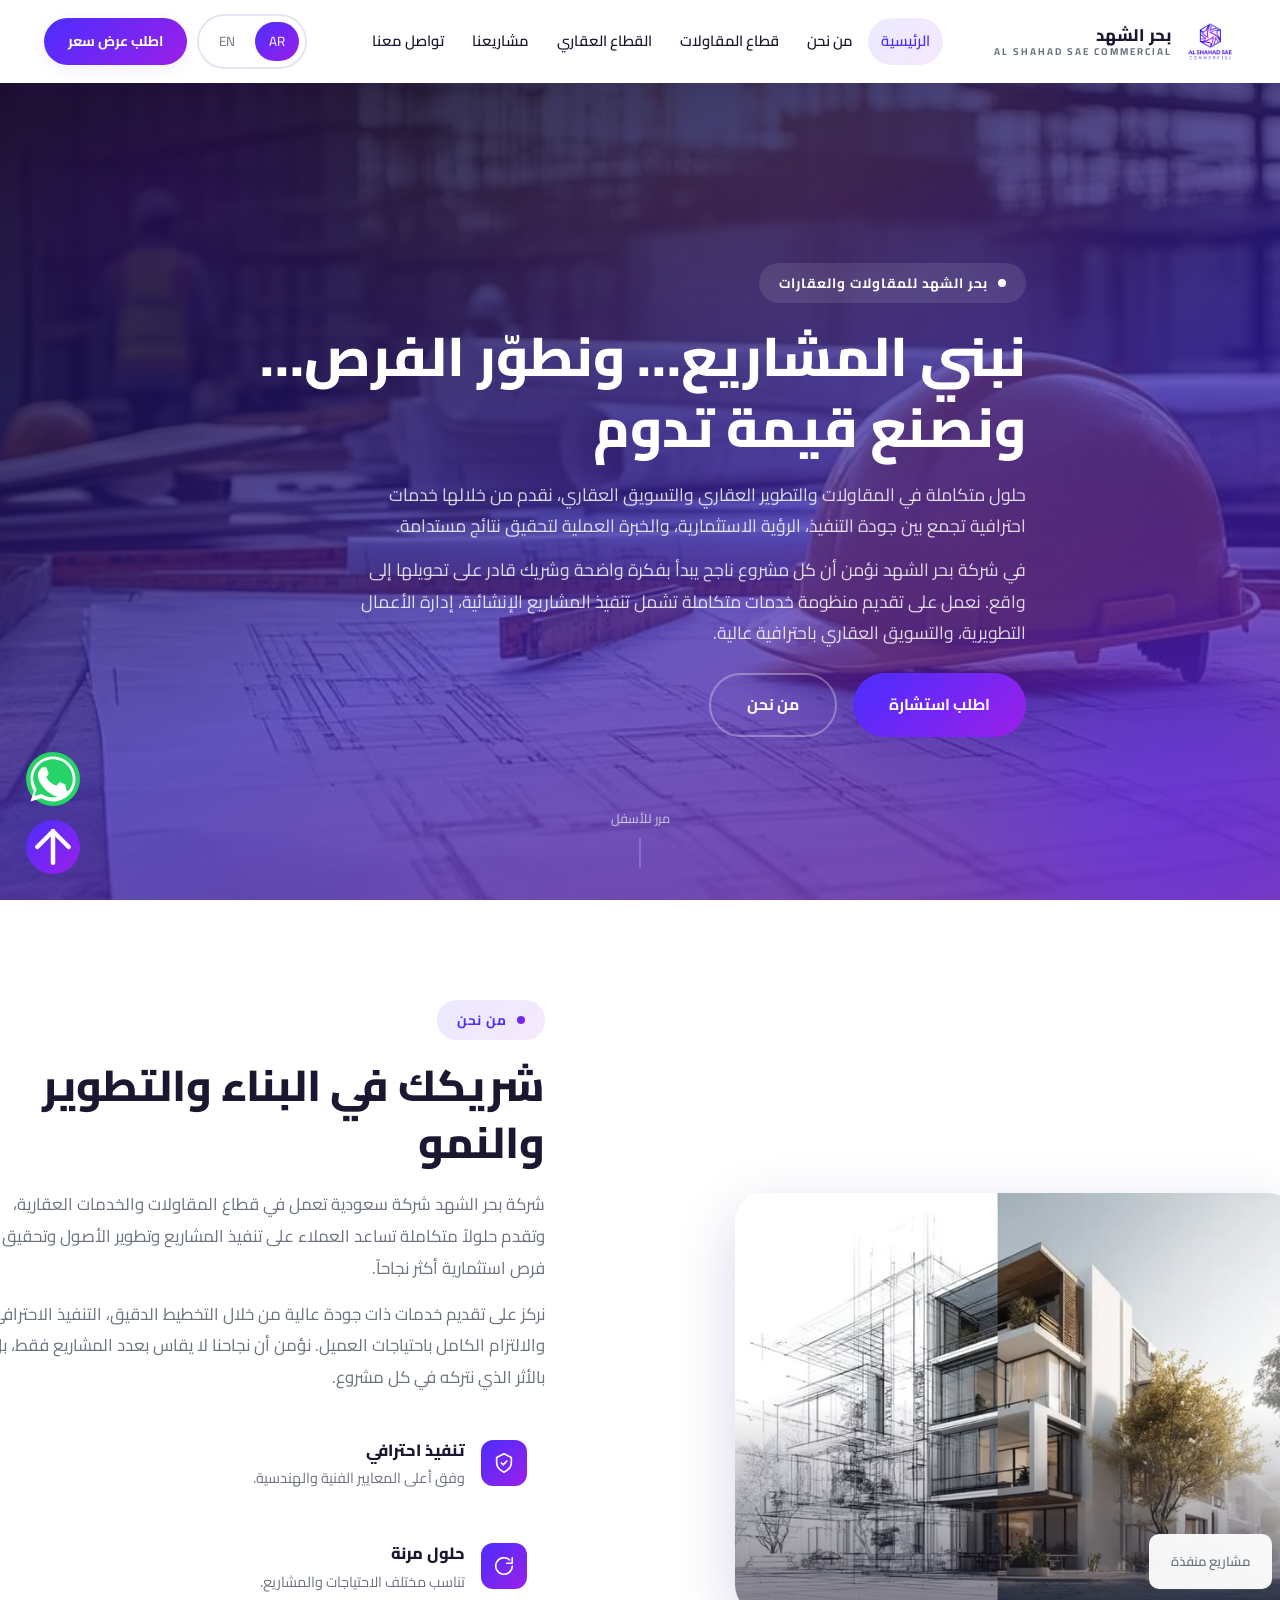
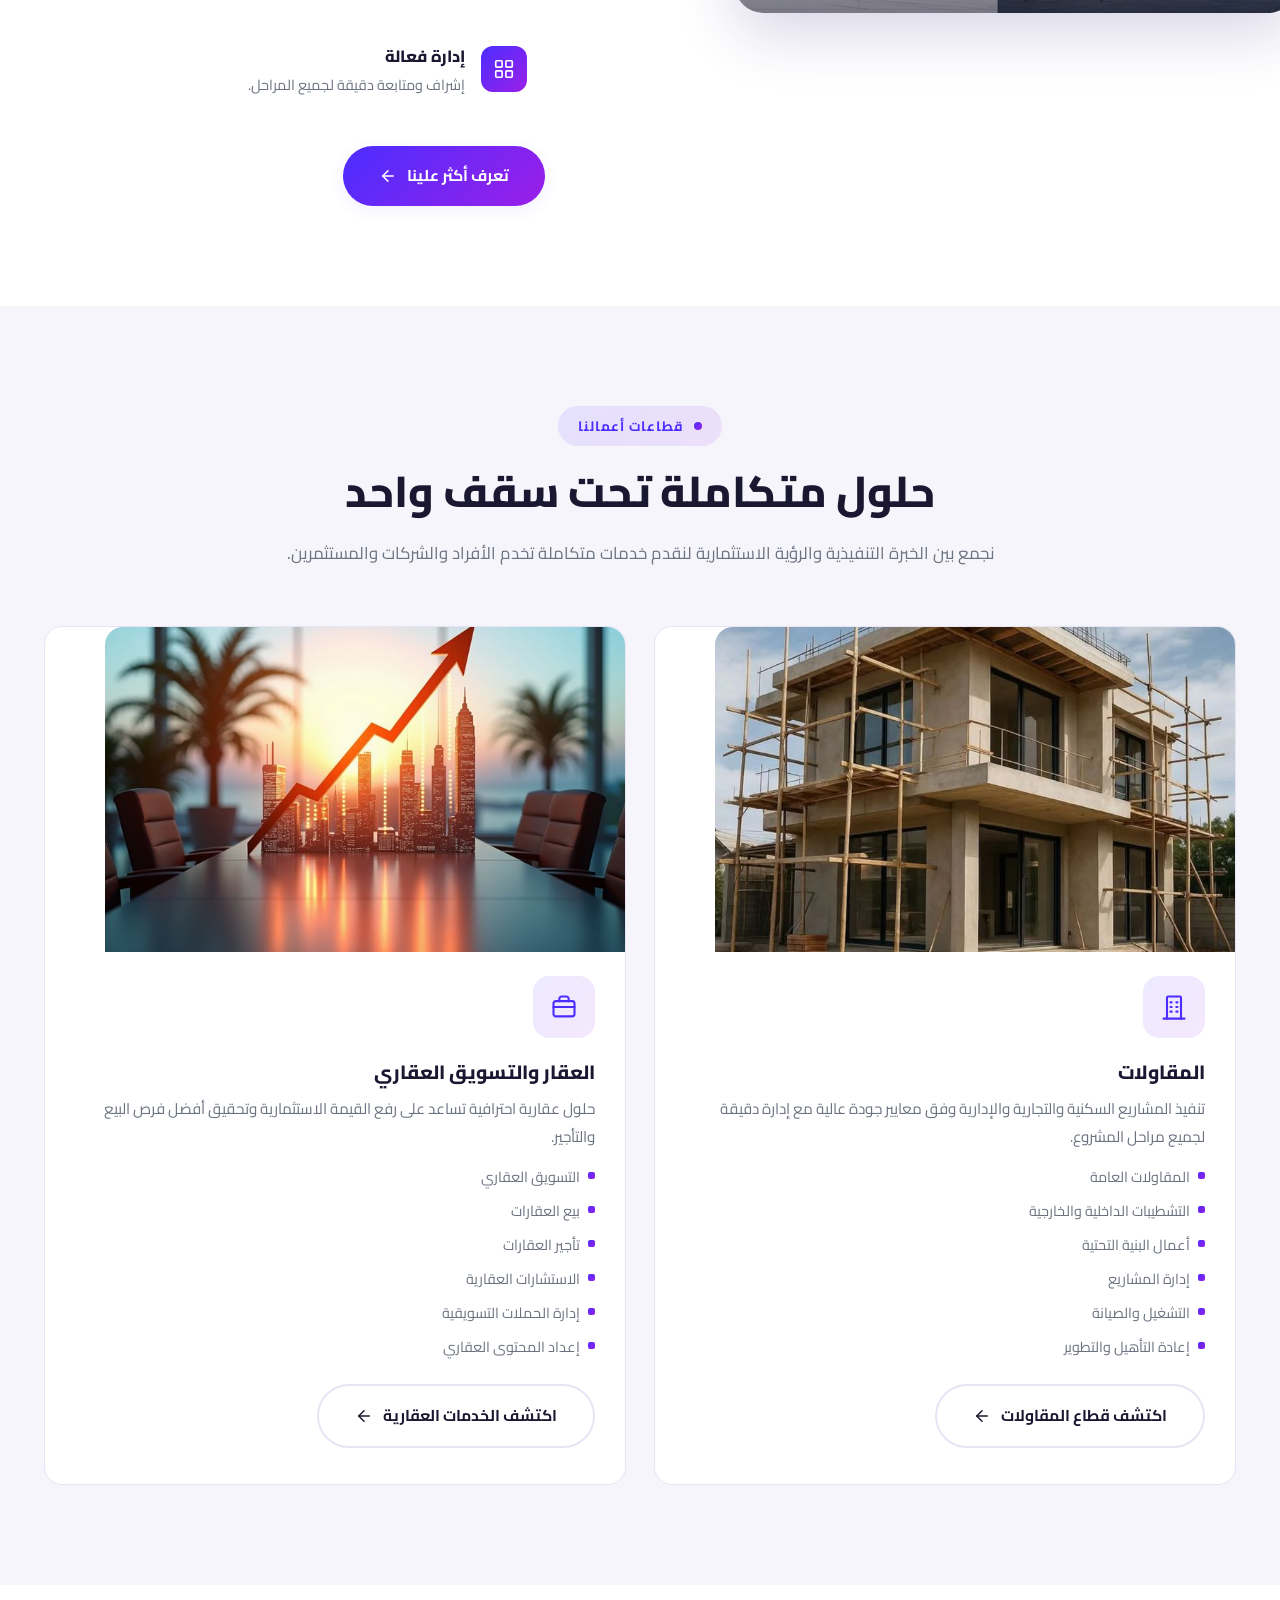
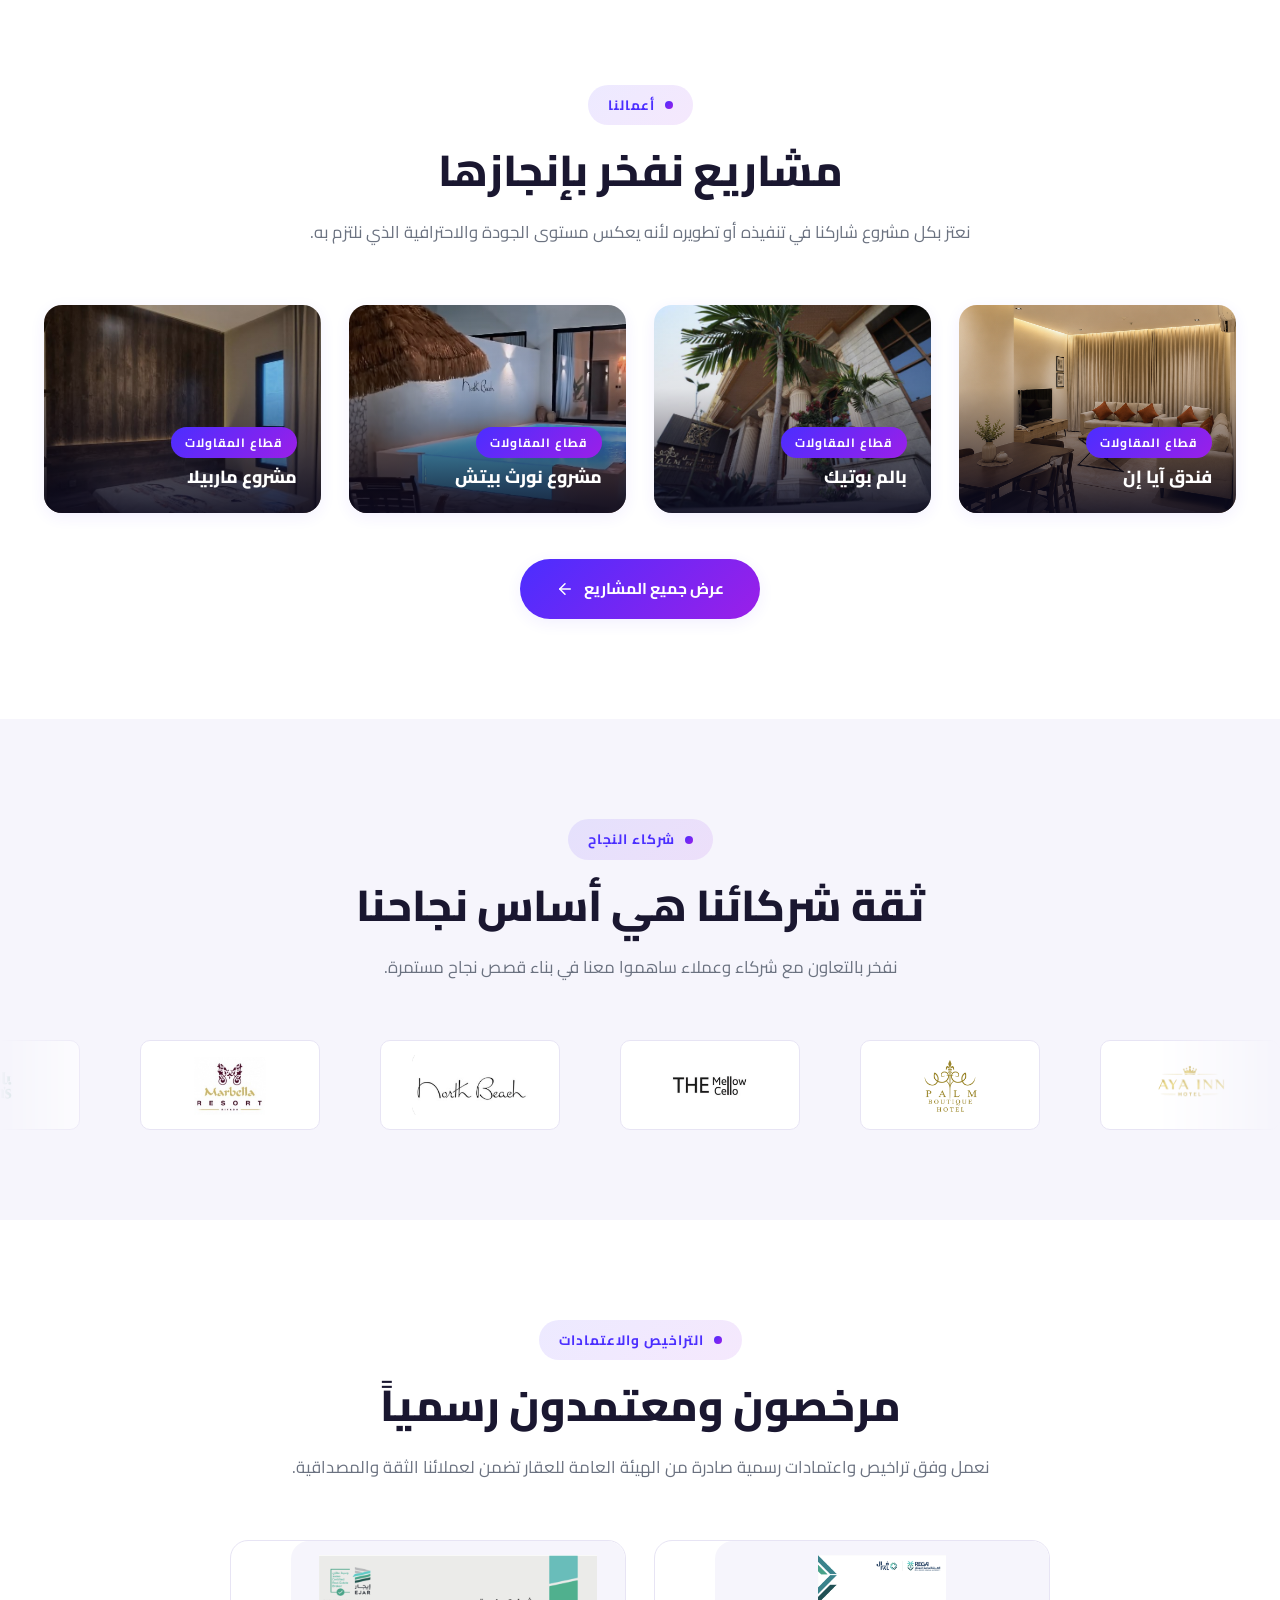
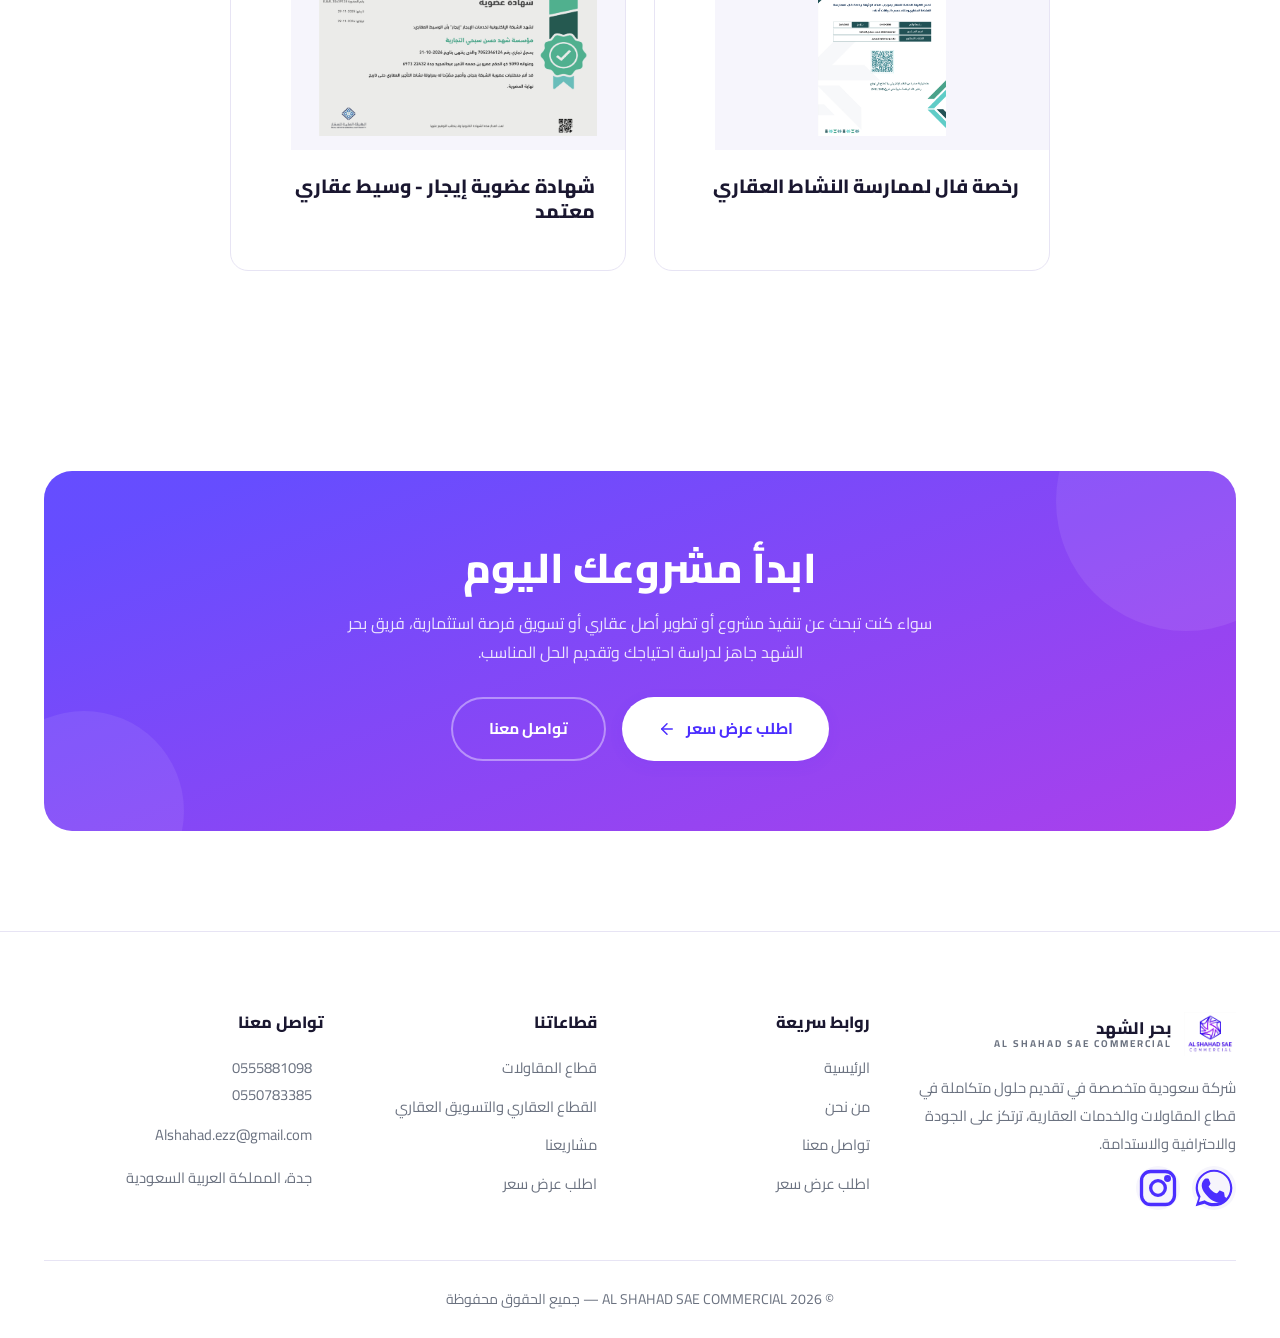
==== index.html @ 7696de20 "Initial commit: AL SHAHAD SAE COMMERCIAL website" ====
<!DOCTYPE html>
<html lang="ar" dir="rtl">
<head>
  <meta charset="UTF-8">
  <meta name="viewport" content="width=device-width, initial-scale=1.0">
  <title>بحر الشهد | AL SHAHAD SAE COMMERCIAL</title>
  <meta name="description" content="بحر الشهد - شريكك المتكامل في قطاع المقاولات والخدمات العقارية والتسويق العقاري في المملكة العربية السعودية.">
  <meta name="keywords" content="بحر الشهد, مقاولات, عقارات, تسويق عقاري, السعودية, جدة, Al Shahad SAE Commercial">
  <meta name="author" content="AL SHAHAD SAE COMMERCIAL">
  <meta name="robots" content="index, follow">
  <meta name="theme-color" content="#4B2EFF">
  <link rel="canonical" href="https://alshahad.sa/index.html">
  <meta property="og:type" content="website">
  <meta property="og:title" content="بحر الشهد | AL SHAHAD SAE COMMERCIAL">
  <meta property="og:description" content="شريكك المتكامل في قطاع المقاولات والخدمات العقارية والتسويق العقاري في المملكة العربية السعودية.">
  <meta property="og:image" content="imoges/logo.jpeg">
  <meta property="og:locale" content="ar_SA">
  <meta name="twitter:card" content="summary_large_image">
  <meta name="twitter:title" content="بحر الشهد | AL SHAHAD SAE COMMERCIAL">
  <meta name="twitter:description" content="شريكك المتكامل في المقاولات والعقارات والتسويق العقاري.">
  <meta name="twitter:image" content="imoges/logo.jpeg">
  <link rel="icon" href="imoges/logo.jpeg" type="image/jpeg">
  <link rel="preconnect" href="https://fonts.googleapis.com">
  <link rel="preconnect" href="https://fonts.gstatic.com" crossorigin>
  <link href="https://fonts.googleapis.com/css2?family=Cairo:wght@300;400;500;600;700;800;900&display=swap" rel="stylesheet">
  <link rel="stylesheet" href="css/style.css">
  <script type="application/ld+json">
  {
    "@context": "https://schema.org",
    "@type": "Organization",
    "name": "AL SHAHAD SAE COMMERCIAL",
    "alternateName": "بحر الشهد",
    "url": "https://alshahad.sa",
    "logo": "https://alshahad.sa/imoges/logo.jpeg",
    "telephone": ["+966555881098","+966550783385"],
    "email": "Alshahad.ezz@gmail.com",
    "address": {"@type":"PostalAddress","addressLocality":"Jeddah","addressCountry":"SA"},
    "sameAs": ["https://www.instagram.com/al_shahad_sae/?hl=ar"]
  }
  </script>
</head>
<body data-page="home">

  <div id="header-placeholder"></div>

  <!-- ===================== HERO ===================== -->
  <section class="hero">
    <div class="hero-bg" style="background-image:url('imoges/imoge1.jpg')"></div>
    <div class="hero-blob b1"></div>
    <div class="hero-blob b2"></div>
    <div class="container hero-content">
      <span class="eyebrow" data-i18n="home.hero.eyebrow"></span>
      <h1 data-aos="up" data-i18n="home.hero.title"></h1>
      <p data-aos="up" data-aos-delay="100" data-i18n="home.hero.subtitle"></p>
      <p data-aos="up" data-aos-delay="200" data-i18n="home.hero.text"></p>
      <div class="hero-actions" data-aos="up" data-aos-delay="300">
        <a href="quote.html" class="btn btn-primary" data-i18n="home.hero.cta"></a>
        <a href="about.html" class="btn btn-outline" style="border-color:rgba(255,255,255,.3); color:#fff;" data-i18n="nav.about"></a>
      </div>
    </div>
    <div class="scroll-cue">
      <span data-i18n="misc.scroll"></span>
      <div style="width:1px;height:30px;background:rgba(255,255,255,.4)"></div>
    </div>
  </section>
  <!-- ===================== ABOUT TEASER ===================== -->
  <section class="section-pad"> 
    <div class="container">
      <div class="split">
        <div data-aos="right">
          <div class="split-media">
            <img src="imoges/imoge4.jpg" alt="Al Shahad - About Us">
            <div class="split-badge">
              <span class="label" data-i18n="home.stats.s1l"></span>
            </div>
          </div>
        </div>
        <div data-aos="left">
          <span class="eyebrow" data-i18n="home.about.eyebrow"></span>
          <h2 class="section-title" data-i18n="home.about.title"></h2>
          <p class="section-desc" data-i18n="home.about.p1"></p>
          <p class="section-desc" style="margin-top:14px" data-i18n="home.about.p2"></p>
          <div class="feature-list">
            <div class="feature-item">
              <span class="ic" data-icon="quality"></span>
              <div><h4 data-i18n="home.about.f1t"></h4><p data-i18n="home.about.f1d"></p></div>
            </div>
            <div class="feature-item">
              <span class="ic" data-icon="flexible"></span>
              <div><h4 data-i18n="home.about.f2t"></h4><p data-i18n="home.about.f2d"></p></div>
            </div>
            <div class="feature-item">
              <span class="ic" data-icon="management"></span>
              <div><h4 data-i18n="home.about.f3t"></h4><p data-i18n="home.about.f3d"></p></div>
            </div>
          </div>
          <a href="about.html" class="btn btn-primary" style="margin-top:30px">
            <span data-i18n="home.about.cta"></span><span class="icon-inline" data-icon="arrowRight"></span>
          </a>
        </div>
      </div>
    </div>
  </section>

  <!-- ===================== BUSINESS SECTORS ===================== -->
  <section class="section-pad" style="background:var(--bg-soft)">
    <div class="container">
      <div class="section-head" data-aos="up">
        <span class="eyebrow" data-i18n="home.sectors.eyebrow"></span>
        <h2 class="section-title" data-i18n="home.sectors.title"></h2>
        <p class="section-desc" data-i18n="home.sectors.desc"></p>
      </div>
      <div class="grid grid-2">
        <div class="card" data-aos="up">
          <div class="card-media"><img src="imoges/imoge14.jpg" alt="Al Shahad Contracting"></div>
          <div class="card-icon" data-icon="building"></div>
          <h3 data-i18n="home.sectors.c1title"></h3>
          <p data-i18n="home.sectors.c1desc"></p>
          <ul>
            <li data-i18n="home.sectors.c1l1"></li>
            <li data-i18n="home.sectors.c1l2"></li>
            <li data-i18n="home.sectors.c1l3"></li>
            <li data-i18n="home.sectors.c1l4"></li>
            <li data-i18n="home.sectors.c1l5"></li>
            <li data-i18n="home.sectors.c1l6"></li>
          </ul>
          <a href="contracting.html" class="btn btn-outline" style="margin-top:24px">
            <span data-i18n="home.sectors.c1btn"></span><span class="icon-inline" data-icon="arrowRight"></span>
          </a>
        </div>
        <div class="card" data-aos="up" data-aos-delay="150">
          <div class="card-media"><img src="imoges/imoge2.jpg" alt="Al Shahad Real Estate"></div>
          <div class="card-icon" data-icon="asset"></div>
          <h3 data-i18n="home.sectors.c2title"></h3>
          <p data-i18n="home.sectors.c2desc"></p>
          <ul>
            <li data-i18n="home.sectors.c2l1"></li>
            <li data-i18n="home.sectors.c2l2"></li>
            <li data-i18n="home.sectors.c2l3"></li>
            <li data-i18n="home.sectors.c2l4"></li>
            <li data-i18n="home.sectors.c2l5"></li>
            <li data-i18n="home.sectors.c2l6"></li>
          </ul>
          <a href="real-estate.html" class="btn btn-outline" style="margin-top:24px">
            <span data-i18n="home.sectors.c2btn"></span><span class="icon-inline" data-icon="arrowRight"></span>
          </a>
        </div>
      </div>
    </div>
  </section>

  <!-- ===================== PROJECTS ===================== -->
  <section class="section-pad">
    <div class="container">
      <div class="section-head" data-aos="up">
        <span class="eyebrow" data-i18n="home.projects.eyebrow"></span>
        <h2 class="section-title" data-i18n="home.projects.title"></h2>
        <p class="section-desc" data-i18n="home.projects.desc"></p>
      </div>
      <div class="grid grid-4">
        <div class="project-card" data-aos="up" data-aos-delay="0">
          <img src="imoges/Contracting projects/Aya Inn Hotel/Aya Inn Hotel1.png" alt="Aya Inn Hotel">
          <div class="overlay"><div class="ptxt"><span class="tag" data-i18n="nav.contracting"></span><h4 data-i18n="home.projects.p1"></h4></div></div>
        </div>
        <div class="project-card" data-aos="up" data-aos-delay="80">
          <img src="imoges/Contracting projects/Palm Boutique Hotel/Palm Boutique Hotel1.png" alt="Palm Boutique Hotel">
          <div class="overlay"><div class="ptxt"><span class="tag" data-i18n="nav.contracting"></span><h4 data-i18n="home.projects.p2"></h4></div></div>
        </div>
        <div class="project-card" data-aos="up" data-aos-delay="160">
          <img src="imoges/Contracting projects/North Beach/North Beach2.png" alt="North Beach">
          <div class="overlay"><div class="ptxt"><span class="tag" data-i18n="nav.contracting"></span><h4 data-i18n="home.projects.p3"></h4></div></div>
        </div>
        <div class="project-card" data-aos="up" data-aos-delay="240">
          <img src="imoges/Contracting projects/Marbella/Marbella1.jpeg" alt="Marbella">
          <div class="overlay"><div class="ptxt"><span class="tag" data-i18n="nav.contracting"></span><h4 data-i18n="home.projects.p4"></h4></div></div>
        </div>
      </div>
      <div class="text-center" style="margin-top:46px">
        <a href="projects.html" class="btn btn-primary"><span data-i18n="home.projects.cta"></span><span class="icon-inline" data-icon="arrowRight"></span></a>
      </div>
    </div>
  </section>

  <!-- ===================== PARTNERS ===================== -->
  <section class="section-pad" style="background:var(--bg-soft); padding-bottom:90px;">
    <div class="container">
      <div class="section-head" data-aos="up">
        <span class="eyebrow" data-i18n="home.partners.eyebrow"></span>
        <h2 class="section-title" data-i18n="home.partners.title"></h2>
        <p class="section-desc" data-i18n="home.partners.desc"></p>
      </div>
    </div>
    <div class="marquee" data-aos="up">
      <div class="marquee-track">
        <div class="marquee-item"><img src="imoges/Success partners/aya inn.png" alt="Aya Inn"></div>
        <div class="marquee-item"><img src="imoges/Success partners/Palm Boutique.png" alt="Palm Boutique"></div>
        <div class="marquee-item"><img src="imoges/Success partners/Cello.png" alt="Cello"></div>
        <div class="marquee-item"><img src="imoges/Success partners/North.png" alt="North"></div>
        <div class="marquee-item"><img src="imoges/Success partners/Marbella.png" alt="Marbella"></div>
        <div class="marquee-item"><img src="imoges/Success partners/Barns.jpg" alt="Barns"></div>
        <div class="marquee-item"><img src="imoges/Success partners/Kims.png" alt="Kims"></div>
        <div class="marquee-item"><img src="imoges/Success partners/Hempel.png" alt="Hempel"></div>
      </div>
    </div>
  </section>

  <!-- ===================== LICENSES & CERTIFICATIONS ===================== -->
  <section class="section-pad">
    <div class="container">
      <div class="section-head" data-aos="up">
        <span class="eyebrow" data-i18n="home.licenses.eyebrow"></span>
        <h2 class="section-title" data-i18n="home.licenses.title"></h2>
        <p class="section-desc" data-i18n="home.licenses.desc"></p>
      </div>
      <div class="grid grid-2" style="max-width:820px; margin:0 auto;">
        <div class="card gallery-item" data-aos="up" data-aos-delay="0">
          <div class="card-media" style="background:var(--bg-soft)"><img src="imoges/fal.png" alt="FAL License" style="object-fit:contain; padding:14px"></div>
          <h3 data-i18n="home.licenses.l1"></h3>
        </div>
        <div class="card gallery-item" data-aos="up" data-aos-delay="80">
          <div class="card-media" style="background:var(--bg-soft)"><img src="imoges/bo.png" alt="EJAR Certificate" style="object-fit:contain; padding:14px"></div>
          <h3 data-i18n="home.licenses.l2"></h3>
        </div>
      </div>
    </div>
  </section>

  <!-- ===================== CTA ===================== -->
  <section class="section-pad">
    <div class="container">
      <div class="cta-banner has-bg" style="--bg-img:url('imoges/imoge7.jpg')" data-aos="zoom">
        <h2 data-i18n="home.cta.title"></h2>
        <p data-i18n="home.cta.desc"></p>
        <div class="cta-actions">
          <a href="quote.html" class="btn btn-light"><span data-i18n="home.cta.btn1"></span><span class="icon-inline" data-icon="arrowRight"></span></a>
          <a href="contact.html" class="btn btn-outline" data-i18n="home.cta.btn2"></a>
        </div>
      </div>
    </div>
  </section>

  <div id="footer-placeholder"></div>

  <script src="js/icons.js"></script>
  <script src="js/i18n-home.js"></script>
  <script src="js/translations.js"></script>
  <script src="js/partials.js"></script>
  <script src="js/main.js"></script>
</body>
</html>
---- css/style.css ----
/* ============================================================
   AL SHAHAD SAE COMMERCIAL — Design System
   ============================================================ */

:root{
  --primary:#4B2EFF;
  --primary-dark:#2E1A99;
  --secondary:#9B1FE8;
  --accent:#D4AF37;
  --gradient: linear-gradient(135deg, var(--primary) 0%, var(--secondary) 100%);
  --gradient-soft: linear-gradient(135deg, rgba(75,46,255,.10) 0%, rgba(155,31,232,.10) 100%);
  --dark:#0B0A1F;
  --dark-2:#15123A;
  --bg:#FFFFFF;
  --bg-soft:#F6F5FC;
  --bg-soft-2:#F1EEFB;
  --text:#1A1730;
  --text-light:#6B7280;
  --border:#E7E4F4;
  --white:#FFFFFF;
  --radius:18px;
  --radius-sm:10px;
  --radius-lg:28px;
  --shadow-sm: 0 4px 16px rgba(75,46,255,.07);
  --shadow-md: 0 10px 40px rgba(43,21,120,.12);
  --shadow-lg: 0 20px 60px rgba(43,21,120,.18);
  --container: 1240px;
  --transition: .35s cubic-bezier(.4,0,.2,1);
  --font: 'Cairo', sans-serif;
}

*{margin:0;padding:0;box-sizing:border-box;}
html{scroll-behavior:smooth;}

body{
  font-family: var(--font);
  color: var(--text);
  background: var(--bg);
  line-height: 1.8;
  overflow-x: hidden;
  -webkit-font-smoothing: antialiased;
}

html[dir="rtl"] body{ font-family:'Cairo', sans-serif; }
html[dir="ltr"] body{ font-family:'Cairo', sans-serif; }

img{max-width:100%; display:block;}
a{text-decoration:none; color:inherit;}
ul{list-style:none;}
button{font-family:inherit; cursor:pointer; border:none; background:none;}
input, textarea, select{font-family:inherit; font-size:1rem;}

.container{
  width:100%;
  max-width: var(--container);
  margin:0 auto;
  padding: 0 24px;
}

section{ position:relative; }

.section-pad{ padding: 100px 0; }
@media (max-width: 768px){ .section-pad{ padding: 64px 0; } }

/* ---------- Headings & text helpers ---------- */
.eyebrow{
  display:inline-flex;
  align-items:center;
  gap:10px;
  font-weight:700;
  font-size:.85rem;
  letter-spacing:1px;
  color: var(--primary);
  background: var(--gradient-soft);
  padding: 8px 20px;
  border-radius: 50px;
  margin-bottom: 18px;
}
.eyebrow::before{
  content:"";
  width:8px; height:8px; border-radius:50%;
  background: var(--gradient);
  display:inline-block;
}

h1,h2,h3,h4,h5{
  font-weight:800;
  line-height:1.3;
  color: var(--text);
}
.section-title{
  font-size: clamp(1.9rem, 4vw, 2.7rem);
  margin-bottom: 18px;
}
.section-desc{
  color: var(--text-light);
  font-size: 1.05rem;
  max-width: 720px;
  line-height:1.9;
}
.section-head{
  text-align:center;
  max-width: 760px;
  margin: 0 auto 56px;
}
.section-head .section-desc{ margin: 0 auto; }

.gradient-text{
  background: var(--gradient);
  -webkit-background-clip: text;
  background-clip: text;
  color: transparent;
}

/* ---------- Buttons ---------- */
.btn{
  display:inline-flex;
  align-items:center;
  gap:10px;
  padding: 16px 36px;
  border-radius: 50px;
  font-weight:700;
  font-size: .98rem;
  transition: var(--transition);
  white-space: nowrap;
  position:relative;
  z-index:1;
}
.btn-primary{
  background: var(--gradient);
  color: var(--white);
  box-shadow: var(--shadow-sm);
}
.btn-primary:hover{
  transform: translateY(-3px);
  box-shadow: 0 14px 30px rgba(75,46,255,.35);
}
.btn-outline{
  border: 2px solid var(--border);
  color: var(--text);
  background: transparent;
}
.btn-outline:hover{
  border-color: var(--primary);
  color: var(--primary);
  transform: translateY(-3px);
}
.btn-light{
  background: var(--white);
  color: var(--primary);
  box-shadow: var(--shadow-sm);
}
.btn-light:hover{ transform: translateY(-3px); box-shadow: var(--shadow-md); }
.btn-sm{ padding: 11px 24px; font-size:.88rem; }
.btn-block{ width:100%; justify-content:center; }
.icon-inline{ display:inline-flex; align-items:center; }
.btn .icon-arrow{ transition: transform .3s ease; }
html[dir="rtl"] .btn .icon-arrow{ transform: scaleX(-1); }
.btn:hover .icon-arrow{ transform: translateX(4px); }
html[dir="rtl"] .btn:hover .icon-arrow{ transform: scaleX(-1) translateX(4px); }

/* ============================================================
   HEADER / NAV
   ============================================================ */
#site-header{
  position: fixed;
  top:0; left:0; right:0;
  z-index: 1000;
  padding: 14px 0;
  transition: var(--transition);
  background: #FFFFFF;
  box-shadow: 0 2px 14px rgba(43,21,120,.06);
}
#site-header.scrolled{
  background: #FFFFFF;
  box-shadow: 0 4px 30px rgba(43,21,120,.10);
  padding: 10px 0;
}
.header-inner{
  display:flex;
  align-items:center;
  justify-content:space-between;
  gap: 24px;
}
.brand{
  display:flex;
  align-items:center;
  gap:12px;
  font-weight:800;
  font-size:1.15rem;
}
.brand img{ height:44px; width:auto; transition: var(--transition); }
.brand-text{ display:flex; flex-direction:column; line-height:1.2; }
.brand-text .name-ar{ font-size:1.05rem; font-weight:800; color:var(--text); }
.brand-text .name-en{ font-size:.62rem; letter-spacing:2px; color:var(--text-light); font-weight:700; }

.main-nav{
  display:flex;
  align-items:center;
  gap: 2px;
  flex-wrap: nowrap;
}
.main-nav a{
  padding: 10px 13px;
  border-radius: 50px;
  font-weight:600;
  font-size:.92rem;
  color: var(--text);
  transition: var(--transition);
  position: relative;
  white-space: nowrap;
}
.main-nav a:hover, .main-nav a.active{
  color: var(--primary);
  background: var(--gradient-soft);
}

.header-actions{
  display:flex;
  align-items:center;
  gap: 10px;
}
.lang-switch{
  display:flex;
  align-items:center;
  gap:6px;
  border: 2px solid var(--border);
  border-radius: 50px;
  padding: 6px;
  font-weight:700;
  font-size:.82rem;
}
.lang-switch button{
  padding: 7px 14px;
  border-radius: 50px;
  color: var(--text-light);
  transition: var(--transition);
}
.lang-switch button.active{
  background: var(--gradient);
  color: var(--white);
}

.nav-toggle{
  display:none;
  flex-direction:column;
  gap:5px;
  width:30px;
  z-index:1001;
}
.nav-toggle span{
  height:3px; width:100%;
  background: var(--text);
  border-radius:3px;
  transition: var(--transition);
}
.nav-toggle.active span:nth-child(1){ transform: translateY(8px) rotate(45deg); }
.nav-toggle.active span:nth-child(2){ opacity:0; }
.nav-toggle.active span:nth-child(3){ transform: translateY(-8px) rotate(-45deg); }

@media (max-width: 992px){
  .nav-toggle{ display:flex; }
  .main-nav{
    position: fixed;
    inset: 0;
    flex-direction:column;
    justify-content:center;
    background: var(--white);
    transform: translateY(-100%);
    opacity:0;
    visibility:hidden;
    transition: all .45s cubic-bezier(.4,0,.2,1);
    gap: 10px;
    padding: 100px 24px;
  }
  .main-nav.open{
    transform: translateY(0);
    opacity:1;
    visibility:visible;
  }
  .main-nav a{ font-size:1.3rem; text-align:center; }
  .brand img{ height:38px; }
}

/* ============================================================
   HERO
   ============================================================ */
.hero{
  position:relative;
  min-height: 100vh;
  display:flex;
  align-items:center;
  background: var(--dark);
  color: var(--white);
  overflow:hidden;
  padding-top: 100px;
}
.hero-bg{
  position:absolute; inset:0;
  background-size: cover;
  background-position:center;
  opacity:.55;
}
.hero::before{
  content:"";
  position:absolute; inset:0;
  background: linear-gradient(160deg, rgba(11,10,31,.78) 10%, rgba(75,46,255,.45) 60%, rgba(155,31,232,.45) 100%);
  z-index:1;
}
.hero-blob{
  position:absolute;
  border-radius:50%;
  filter: blur(80px);
  opacity:.5;
  z-index:0;
  animation: float 12s ease-in-out infinite;
}
.hero-blob.b1{ width:420px; height:420px; background: var(--secondary); top:-120px; inset-inline-end:-100px; }
.hero-blob.b2{ width:340px; height:340px; background: var(--primary); bottom:-100px; inset-inline-start:-80px; animation-delay:3s; }

@keyframes float{
  0%,100%{ transform: translate(0,0) scale(1); }
  50%{ transform: translate(30px,-30px) scale(1.08); }
}

.hero-content{
  position:relative; z-index:2;
  max-width: 820px;
}
.hero .eyebrow{
  background: rgba(255,255,255,.1);
  color: var(--white);
  backdrop-filter: blur(6px);
}
.hero .eyebrow::before{ background: var(--white); }
.hero h1{
  font-size: clamp(2rem, 4.6vw, 3.4rem);
  color: var(--white);
  margin-bottom: 16px;
}
.hero p{
  font-size: clamp(.95rem, 1.8vw, 1.1rem);
  color: rgba(255,255,255,.82);
  max-width: 680px;
  margin-bottom: 12px;
}
.hero-actions{
  display:flex; gap:16px; flex-wrap:wrap;
  margin-top: 24px;
}
.scroll-cue{
  position:absolute;
  bottom: 32px;
  inset-inline-start: 50%;
  transform: translateX(-50%);
  z-index:2;
  color: rgba(255,255,255,.7);
  display:flex; flex-direction:column; align-items:center; gap:8px;
  font-size:.8rem;
  animation: bounce 2.2s infinite;
}
html[dir="rtl"] .scroll-cue{ transform: translateX(50%); }
@keyframes bounce{
  0%,100%{ transform: translate(-50%,0); }
  50%{ transform: translate(-50%,10px); }
}
html[dir="rtl"] .scroll-cue{ animation-name: bounce-rtl; }
@keyframes bounce-rtl{
  0%,100%{ transform: translate(50%,0); }
  50%{ transform: translate(50%,10px); }
}

/* page hero (smaller, for inner pages) */
.page-hero{
  min-height: 64vh;
}
.page-hero h1{ font-size: clamp(2.2rem, 5vw, 3.6rem); }
.breadcrumb{
  display:flex; align-items:center; gap:10px;
  color: rgba(255,255,255,.7);
  font-size:.95rem;
  margin-bottom:18px;
  font-weight:600;
}
.breadcrumb a:hover{ color: var(--white); }
.breadcrumb .sep{ opacity:.5; }

/* ============================================================
   GRIDS / CARDS
   ============================================================ */
.grid{ display:grid; gap: 28px; }
.grid-2{ grid-template-columns: repeat(2,1fr); }
.grid-3{ grid-template-columns: repeat(3,1fr); }
.grid-4{ grid-template-columns: repeat(4,1fr); }
@media (max-width: 992px){
  .grid-3, .grid-4{ grid-template-columns: repeat(2,1fr); }
}
@media (max-width: 640px){
  .grid-2, .grid-3, .grid-4{ grid-template-columns: 1fr; }
}

.card{
  background: var(--white);
  border: 1px solid var(--border);
  border-radius: var(--radius);
  padding: 36px 30px;
  transition: var(--transition);
  height:100%;
}
.card:hover{
  transform: translateY(-8px);
  box-shadow: var(--shadow-md);
  border-color: transparent;
}
.card-media{
  margin: -36px -30px 24px -30px;
  border-radius: var(--radius) var(--radius) 0 0;
  overflow:hidden;
  aspect-ratio: 16/10;
}
.card-media img{ width:100%; height:100%; object-fit:cover; transition: transform .6s ease; }
.card:hover .card-media img{ transform: scale(1.06); }
.card-icon{
  width:62px; height:62px;
  border-radius: 16px;
  background: var(--gradient-soft);
  display:flex; align-items:center; justify-content:center;
  margin-bottom: 22px;
  color: var(--primary);
  transition: var(--transition);
}
.card:hover .card-icon{
  background: var(--gradient);
  color: var(--white);
  transform: rotate(-8deg) scale(1.05);
}
.card-icon svg{ width:28px; height:28px; }
.card h3{ font-size: 1.2rem; margin-bottom: 10px; }
.card p{ color: var(--text-light); font-size:.95rem; }
.card ul{ margin-top:14px; display:flex; flex-direction:column; gap:8px; }
.card ul li{
  font-size:.9rem; color: var(--text-light);
  display:flex; align-items:flex-start; gap:8px;
}
.card ul li::before{
  content:"";
  flex-shrink:0;
  width:7px; height:7px;
  margin-top:8px;
  border-radius:2px;
  background: var(--gradient);
}

/* ============================================================
   ABOUT / SPLIT SECTIONS
   ============================================================ */
.split{
  display:grid;
  grid-template-columns: 1fr 1fr;
  gap: 70px;
  align-items:center;
}
@media (max-width:900px){ .split{ grid-template-columns: 1fr; gap:40px; } }
.split-media{
  position:relative;
  border-radius: var(--radius-lg);
  overflow:hidden;
  box-shadow: var(--shadow-lg);
  aspect-ratio: 4/3;
}
.split-media img{ width:100%; height:100%; object-fit:cover; transition: transform 1s ease; }
.split-media:hover img{ transform: scale(1.06); }
.split-media::after{
  content:"";
  position:absolute; inset:0;
  background: linear-gradient(180deg, transparent 50%, rgba(11,10,31,.55) 100%);
}
.split-badge{
  position:absolute;
  bottom: 24px; inset-inline-start: 24px;
  z-index:2;
  background: rgba(255,255,255,.95);
  backdrop-filter: blur(10px);
  border-radius: var(--radius-sm);
  padding: 16px 22px;
  display:flex; align-items:center; gap:14px;
  box-shadow: var(--shadow-md);
}
.split-badge .num{
  font-size:1.8rem; font-weight:800;
  background: var(--gradient);
  -webkit-background-clip:text; background-clip:text; color:transparent;
}
.split-badge .label{ font-size:.82rem; color:var(--text-light); font-weight:600; }

/* ---------- Tag chips ---------- */
.tags-row{
  display:flex; flex-wrap:wrap; justify-content:center; gap:12px;
}
.tag-chip{
  display:inline-flex; align-items:center; gap:8px;
  background: var(--white);
  border: 1px solid var(--border);
  border-radius: 999px;
  padding: 10px 20px;
  font-size: .9rem;
  font-weight: 600;
  color: var(--text);
  transition: var(--transition);
}
.tag-chip:hover{
  border-color: transparent;
  background: var(--gradient);
  color: var(--white);
  transform: translateY(-3px);
}
.tag-chip[data-icon] svg{ width:16px; height:16px; }

.feature-list{ display:flex; flex-direction:column; gap:16px; margin-top:28px; }
.feature-list-2col{ display:grid; grid-template-columns:1fr 1fr; gap:16px; }
.feature-item{
  display:flex; align-items:flex-start; gap:16px;
  padding: 18px;
  border-radius: var(--radius-sm);
  transition: var(--transition);
}
.feature-item:hover{ background: var(--bg-soft); }
.feature-item .ic{
  flex-shrink:0;
  width:46px; height:46px;
  border-radius: 12px;
  background: var(--gradient);
  color:var(--white);
  display:flex; align-items:center; justify-content:center;
}
.feature-item .ic svg{ width:22px; height:22px; }
.feature-item h4{ font-size:1.02rem; margin-bottom:4px; }
.feature-item p{ font-size:.9rem; color: var(--text-light); margin:0; }

/* ============================================================
   VALUES / VISION-MISSION
   ============================================================ */
.vm-grid{
  display:grid;
  grid-template-columns: repeat(2,1fr);
  gap: 28px;
  margin-bottom: 28px;
}
@media (max-width:768px){ .vm-grid{ grid-template-columns:1fr; } }
.vm-card{
  padding: 44px;
  border-radius: var(--radius-lg);
  position:relative;
  overflow:hidden;
  color:var(--white);
}
.vm-card.vision{ background: var(--gradient); }
.vm-card.mission{ background: var(--dark); }
.vm-card::after{
  content:"";
  position:absolute; inset-inline-end:-40px; top:-40px;
  width:160px; height:160px; border-radius:50%;
  background: rgba(255,255,255,.08);
}
.vm-card h3{ color:var(--white); font-size:1.4rem; margin-bottom:14px; }
.vm-card p{ color: rgba(255,255,255,.85); position:relative; z-index:1; }

.values-grid{
  display:grid;
  grid-template-columns: repeat(3,1fr);
  gap:24px;
}
@media (max-width:900px){ .values-grid{ grid-template-columns: repeat(2,1fr); } }
@media (max-width:600px){ .values-grid{ grid-template-columns: 1fr; } }
.value-card{
  text-align:center;
  padding: 34px 22px;
  border-radius: var(--radius);
  border: 1px solid var(--border);
  transition: var(--transition);
}
.value-card:hover{
  border-color:transparent;
  background: var(--gradient);
  color:var(--white);
  transform: translateY(-6px);
  box-shadow: var(--shadow-md);
}
.value-card .card-icon{ margin: 0 auto 18px; }
.value-card:hover .card-icon{ background: rgba(255,255,255,.18); color:var(--white); }
.value-card:hover p{ color: rgba(255,255,255,.85); }
.value-card h4{ font-size:1.05rem; margin-bottom:8px; }
.value-card p{ font-size:.88rem; color:var(--text-light); margin:0; }

/* ============================================================
   PROCESS / STEPS (timeline)
   ============================================================ */
.process-grid{
  display:grid;
  grid-template-columns: repeat(auto-fit, minmax(220px,1fr));
  gap: 24px;
  position:relative;
}
.step-card{
  background: var(--white);
  border: 1px solid var(--border);
  border-radius: var(--radius);
  padding: 32px 26px;
  position:relative;
  transition: var(--transition);
}
.step-card:hover{ transform: translateY(-8px); box-shadow: var(--shadow-md); border-color:transparent; }
.step-num{
  font-size:2.6rem;
  font-weight:800;
  background: var(--gradient);
  -webkit-background-clip:text; background-clip:text; color:transparent;
  margin-bottom:14px;
  display:block;
}
.step-card h4{ font-size:1.05rem; margin-bottom:8px; }
.step-card p{ font-size:.9rem; color:var(--text-light); margin:0; }

/* ============================================================
   PROJECTS
   ============================================================ */
.project-card{
  position:relative;
  border-radius: var(--radius);
  overflow:hidden;
  aspect-ratio: 4/3;
  box-shadow: var(--shadow-sm);
}
.project-card img{ width:100%; height:100%; object-fit:cover; transition: transform .6s ease; }
.project-card .overlay{
  position:absolute; inset:0;
  background: linear-gradient(0deg, rgba(11,10,31,.88) 0%, rgba(11,10,31,.1) 60%, transparent 100%);
  display:flex; align-items:flex-end;
  padding: 24px;
  opacity: 1;
  transition: var(--transition);
}
.project-card .overlay .ptxt{ color:var(--white); }
.project-card .overlay .tag{
  display:inline-block;
  font-size:.75rem; font-weight:700; letter-spacing:1px;
  background: var(--gradient);
  padding:5px 14px; border-radius:50px;
  margin-bottom:8px;
}
.project-card .overlay h4{ color:var(--white); font-size:1.1rem; margin:0; }
.project-card:hover img{ transform: scale(1.1); }

.filter-bar{
  display:flex; flex-wrap:wrap; gap:10px;
  justify-content:center;
  margin-bottom: 40px;
}
.filter-btn{
  padding: 10px 24px;
  border-radius: 50px;
  border: 2px solid var(--border);
  font-weight:700; font-size:.88rem;
  color: var(--text-light);
  transition: var(--transition);
}
.filter-btn.active, .filter-btn:hover{
  background: var(--gradient);
  color:var(--white);
  border-color: transparent;
}
.gallery-item{ transition: var(--transition); }
.gallery-item.hide{ display:none; }

/* lightbox */
.lightbox{
  position:fixed; inset:0; z-index:2000;
  background: rgba(11,10,31,.92);
  display:flex; align-items:center; justify-content:center;
  opacity:0; visibility:hidden;
  transition: var(--transition);
  padding: 40px;
}
.lightbox.open{ opacity:1; visibility:visible; }
.lightbox img{ max-width:90vw; max-height:85vh; border-radius:12px; box-shadow: var(--shadow-lg); }
.lightbox-close{
  position:absolute; top:24px; inset-inline-end:24px;
  width:46px; height:46px; border-radius:50%;
  background: rgba(255,255,255,.1);
  color:var(--white); font-size:1.4rem;
  display:flex; align-items:center; justify-content:center;
  transition: var(--transition);
}
.lightbox-close:hover{ background: var(--gradient); }

/* ============================================================
   PARTNERS MARQUEE
   ============================================================ */
.marquee{
  width:100%;
  overflow:hidden;
  position:relative;
  -webkit-mask-image: linear-gradient(90deg, transparent, #000 10%, #000 90%, transparent);
  mask-image: linear-gradient(90deg, transparent, #000 10%, #000 90%, transparent);
}
.marquee-track{
  display:flex;
  gap: 60px;
  align-items:center;
  width: max-content;
  animation: scroll-left 32s linear infinite;
}
html[dir="rtl"] .marquee-track{ animation: scroll-right 32s linear infinite; }
@keyframes scroll-left{
  from{ transform: translateX(0); }
  to{ transform: translateX(-50%); }
}
@keyframes scroll-right{
  from{ transform: translateX(0); }
  to{ transform: translateX(50%); }
}
.marquee-item{
  height: 90px; width: 180px;
  display:flex; align-items:center; justify-content:center;
  background: var(--white);
  border:1px solid var(--border);
  border-radius: var(--radius-sm);
  padding: 14px 22px;
  transition: var(--transition);
  flex-shrink:0;
}
.marquee-item:hover{ transform: translateY(-4px); box-shadow: var(--shadow-sm); border-color: var(--primary); }
.marquee-item img{ max-height:100%; width:auto; object-fit:contain; }

/* ============================================================
   STATS / COUNTERS
   ============================================================ */
.stats-bar{
  display:grid;
  grid-template-columns: repeat(4,1fr);
  gap: 24px;
  background: var(--dark);
  border-radius: var(--radius-lg);
  padding: 50px 30px;
  color:var(--white);
  position:relative;
  overflow:hidden;
}
.stats-bar::before{
  content:"";
  position:absolute; inset:0;
  background: linear-gradient(135deg, rgba(75,46,255,.35), rgba(155,31,232,.25));
}
@media (max-width:768px){ .stats-bar{ grid-template-columns: repeat(2,1fr); } }
.stat{ text-align:center; position:relative; z-index:1; }
.stat .num{
  font-size: clamp(2rem,4vw,3rem);
  font-weight:800;
  display:flex; align-items:center; justify-content:center; gap:4px;
}
.stat .label{ font-size:.9rem; color: rgba(255,255,255,.75); margin-top:6px; }

/* ============================================================
   CTA BANNER
   ============================================================ */
.cta-banner{
  background: var(--gradient);
  border-radius: var(--radius-lg);
  padding: 70px 50px;
  text-align:center;
  color:var(--white);
  position:relative;
  overflow:hidden;
}
.cta-banner::before, .cta-banner::after{
  content:"";
  position:absolute;
  border-radius:50%;
  background: rgba(255,255,255,.08);
}
.cta-banner::before{ width:260px; height:260px; top:-100px; inset-inline-start:-80px; }
.cta-banner::after{ width:200px; height:200px; bottom:-80px; inset-inline-end:-60px; }
.cta-banner h2{ color:var(--white); font-size: clamp(1.8rem,4vw,2.6rem); margin-bottom:14px; position:relative; z-index:1; }
.cta-banner p{ color: rgba(255,255,255,.85); max-width:600px; margin:0 auto 30px; position:relative; z-index:1; }
.cta-actions{ display:flex; gap:16px; justify-content:center; flex-wrap:wrap; position:relative; z-index:1; }
.cta-banner .btn-outline{ border-color: rgba(255,255,255,.4); color:var(--white); }
.cta-banner .btn-outline:hover{ border-color:var(--white); background: rgba(255,255,255,.1); }
.cta-banner.has-bg{
  background:
    linear-gradient(160deg, rgba(75,46,255,.85) 10%, rgba(155,31,232,.85) 100%),
    var(--bg-img) center/cover no-repeat;
}

/* ============================================================
   FAQ
   ============================================================ */
.faq-list{ max-width: 800px; margin: 0 auto; }
.faq-item{
  border:1px solid var(--border);
  border-radius: var(--radius-sm);
  margin-bottom: 14px;
  overflow:hidden;
  transition: var(--transition);
}
.faq-item.active{ border-color: transparent; box-shadow: var(--shadow-sm); }
.faq-q{
  display:flex; align-items:center; justify-content:space-between;
  padding: 22px 26px;
  font-weight:700;
  gap:16px;
}
.faq-q .ic{
  flex-shrink:0;
  width:34px; height:34px;
  border-radius:50%;
  background: var(--bg-soft);
  display:flex; align-items:center; justify-content:center;
  transition: var(--transition);
  font-size:1.2rem;
  color: var(--primary);
}
.faq-item.active .faq-q .ic{ background: var(--gradient); color:var(--white); transform: rotate(45deg); }
.faq-a{
  max-height:0;
  overflow:hidden;
  transition: max-height .4s ease, padding .4s ease;
  color: var(--text-light);
  font-size:.95rem;
  padding: 0 26px;
}
.faq-item.active .faq-a{ padding: 0 26px 22px; }

/* ============================================================
   FORMS
   ============================================================ */
.form-card{
  background: var(--white);
  border:1px solid var(--border);
  border-radius: var(--radius-lg);
  padding: 46px;
  box-shadow: var(--shadow-md);
}
@media (max-width:600px){ .form-card{ padding: 28px; } }
.form-grid{ display:grid; grid-template-columns: 1fr 1fr; gap:22px; }
@media (max-width:640px){ .form-grid{ grid-template-columns:1fr; } }
.form-group{ display:flex; flex-direction:column; gap:8px; }
.form-group.full{ grid-column: 1 / -1; }
.form-group label{ font-weight:700; font-size:.92rem; }
.form-group label .req{ color: var(--secondary); }
.form-group input, .form-group select, .form-group textarea{
  padding: 14px 18px;
  border-radius: var(--radius-sm);
  border: 2px solid var(--border);
  background: var(--bg-soft);
  transition: var(--transition);
  color: var(--text);
}
.form-group input:focus, .form-group select:focus, .form-group textarea:focus{
  outline:none;
  border-color: var(--primary);
  background: var(--white);
  box-shadow: 0 0 0 4px var(--gradient-soft);
}
.form-group textarea{ resize: vertical; min-height: 130px; }
.radio-group{ display:flex; flex-wrap:wrap; gap:12px; }
.radio-card{
  flex:1;
  min-width: 130px;
  border:2px solid var(--border);
  border-radius: var(--radius-sm);
  padding: 14px 16px;
  text-align:center;
  font-weight:700;
  font-size:.9rem;
  cursor:pointer;
  transition: var(--transition);
  position:relative;
}
.radio-card input{ position:absolute; opacity:0; inset:0; cursor:pointer; }
.radio-card:hover{ border-color: var(--primary); }
.radio-card.checked{ border-color: var(--primary); background: var(--gradient-soft); color: var(--primary); }
.form-note{
  display:flex; align-items:flex-start; gap:14px;
  background: var(--bg-soft);
  border-radius: var(--radius-sm);
  padding:18px 20px;
  font-size:.88rem;
  color: var(--text-light);
}
.form-success{
  display:none;
  text-align:center;
  padding: 60px 30px;
}
.form-success.show{ display:block; }
.form-success .ic{
  width:80px; height:80px;
  border-radius:50%;
  background: var(--gradient);
  color:var(--white);
  display:flex; align-items:center; justify-content:center;
  margin: 0 auto 24px;
  font-size:2.2rem;
}

/* ============================================================
   CONTACT INFO CARDS
   ============================================================ */
.contact-grid{
  display:grid;
  grid-template-columns: 1fr 1.4fr;
  gap: 28px;
}
@media (max-width:900px){ .contact-grid{ grid-template-columns:1fr; } }
.contact-info-list{ display:flex; flex-direction:column; gap:18px; }
.contact-info-card{
  display:flex; align-items:flex-start; gap:18px;
  background: var(--white);
  border:1px solid var(--border);
  border-radius: var(--radius);
  padding: 26px;
  transition: var(--transition);
}
.contact-info-card:hover{ box-shadow: var(--shadow-md); border-color:transparent; transform: translateY(-4px); }
.contact-info-card .ic{
  flex-shrink:0;
  width:54px; height:54px;
  border-radius:14px;
  background: var(--gradient);
  color:var(--white);
  display:flex; align-items:center; justify-content:center;
}
.contact-info-card h4{ font-size:1rem; margin-bottom:6px; }
.contact-info-card p, .contact-info-card a{ color:var(--text-light); font-size:.92rem; }
.contact-info-card a:hover{ color:var(--primary); }
@media (max-width:900px){ .quote-layout{ grid-template-columns:1fr !important; } }
.social-row{ display:flex; gap:12px; margin-top:8px; }
.social-row a{
  width:44px; height:44px;
  border-radius:50%;
  background: var(--bg-soft);
  display:flex; align-items:center; justify-content:center;
  color: var(--primary);
  transition: var(--transition);
}
.social-row a:hover{ background: var(--gradient); color:var(--white); transform: translateY(-3px); }

/* ============================================================
   FOOTER
   ============================================================ */
#site-footer{
  background: #FFFFFF;
  color: var(--text-light);
  padding-top: 80px;
  position: relative;
  overflow:hidden;
  border-top: 1px solid var(--border);
}
.footer-grid{
  display:grid;
  grid-template-columns: 1.4fr 1fr 1fr 1.2fr;
  gap: 40px;
  padding-bottom: 50px;
  border-bottom: 1px solid var(--border);
  position:relative; z-index:1;
}
@media (max-width:900px){ .footer-grid{ grid-template-columns: repeat(2,1fr); } }
@media (max-width:600px){ .footer-grid{ grid-template-columns: 1fr; } }
.footer-brand .brand{ color:var(--text); margin-bottom: 18px; }
.footer-brand .brand-text .name-ar{ color:var(--text); }
.footer-brand p{ font-size:.92rem; line-height:1.9; max-width: 320px; color: var(--text-light); }
#site-footer h4{ color:var(--text); font-size:1.02rem; margin-bottom:22px; }
.footer-links{ display:flex; flex-direction:column; gap:12px; }
.footer-links a{ font-size:.92rem; color: var(--text-light); transition: var(--transition); }
.footer-links a:hover{ color:var(--primary); padding-inline-start:4px; }
.footer-contact{ display:flex; flex-direction:column; gap:14px; font-size:.92rem; color: var(--text-light); }
.footer-contact li{ display:flex; align-items:flex-start; gap:12px; }
.footer-contact .ic{ color: var(--primary); flex-shrink:0; margin-top:2px; }
.footer-contact a{ color: var(--text-light); }
.footer-contact a:hover{ color: var(--primary); }
.footer-bottom{
  display:flex; justify-content:center; align-items:center;
  text-align:center;
  padding: 26px 16px;
  font-size:.88rem;
  position:relative; z-index:1;
  color: var(--text-light);
}
.footer-bottom .copyright{ width:100%; }
.footer-bottom .credit{
  font-weight:700;
  background: var(--gradient);
  -webkit-background-clip:text; background-clip:text; color:transparent;
  transition: var(--transition);
}
.footer-bottom .credit:hover{ opacity:.8; }

/* ============================================================
   BACK TO TOP / WHATSAPP
   ============================================================ */
.float-btns{
  position:fixed;
  bottom: 26px;
  inset-inline-end: 26px;
  z-index: 900;
  display:flex; flex-direction:column; gap:14px;
}
.float-btn{
  width:54px; height:54px;
  border-radius:50%;
  display:flex; align-items:center; justify-content:center;
  box-shadow: var(--shadow-md);
  transition: var(--transition);
  font-size:1.4rem;
}
.float-btn.whatsapp{ background:#25D366; color:var(--white); }
.float-btn.totop{
  background: var(--gradient);
  color:var(--white);
  opacity:0; visibility:hidden; transform: translateY(20px);
}
.float-btn.totop.show{ opacity:1; visibility:visible; transform: translateY(0); }
.float-btn:hover{ transform: translateY(-4px) scale(1.05); }

/* ============================================================
   ANIMATIONS (scroll reveal)
   ============================================================ */
[data-aos]{
  opacity:0;
  transform: translateY(40px);
  transition: opacity .8s cubic-bezier(.4,0,.2,1), transform .8s cubic-bezier(.4,0,.2,1);
}
[data-aos].aos-in{ opacity:1; transform: translateY(0); }
[data-aos="zoom"]{ transform: scale(.9); }
[data-aos="zoom"].aos-in{ transform: scale(1); }
[data-aos="left"]{ transform: translateX(60px); }
[data-aos="right"]{ transform: translateX(-60px); }
html[dir="rtl"] [data-aos="left"]{ transform: translateX(-60px); }
html[dir="rtl"] [data-aos="right"]{ transform: translateX(60px); }
[data-aos="left"].aos-in, [data-aos="right"].aos-in{ transform: translateX(0); }

/* ---------- Mini cards (why-us grids of 8) ---------- */
.mini-card{
  display:flex; align-items:center; gap:16px;
  background: var(--white);
  border: 1px solid var(--border);
  border-radius: var(--radius);
  padding: 22px 24px;
  transition: var(--transition);
}
.mini-card:hover{
  transform: translateY(-6px);
  box-shadow: var(--shadow-md);
  border-color: transparent;
}
.mini-card .card-icon{ margin:0; width:50px; height:50px; flex-shrink:0; }
.mini-card .card-icon svg{ width:24px; height:24px; }
.mini-card h4{ font-size:.98rem; margin:0; }

/* ============================================================
   PROJECT GALLERY BLOCKS (Projects page)
   ============================================================ */
.projects-list{ display:flex; flex-direction:column; gap:64px; }
.project-block-head{
  display:flex; align-items:center; justify-content:space-between;
  flex-wrap:wrap; gap:12px; margin-bottom:24px;
}
.project-block-head h3{ font-size:1.4rem; }
.project-gallery-grid{
  display:grid;
  grid-template-columns: repeat(5,1fr);
  gap:16px;
}
@media (max-width:992px){ .project-gallery-grid{ grid-template-columns: repeat(3,1fr); } }
@media (max-width:640px){ .project-gallery-grid{ grid-template-columns: repeat(2,1fr); } }
.project-gallery-grid .gallery-img{
  border-radius: var(--radius);
  overflow:hidden;
  aspect-ratio: 4/3;
  box-shadow: var(--shadow-sm);
}
.project-gallery-grid .gallery-img img{
  width:100%; height:100%; object-fit:cover;
  cursor:zoom-in;
  transition: transform .6s ease;
}
.project-gallery-grid .gallery-img:hover img{ transform: scale(1.08); }
.project-gallery-grid.hide{ display:none; }

/* ============================================================
   SMALL SCREEN REFINEMENTS
   ============================================================ */
@media (max-width:480px){
  .container{ padding: 0 16px; }
  .cta-banner{ padding: 44px 20px; }
  .btn{ padding: 13px 22px; font-size:.88rem; }
  .section-head{ margin-bottom: 36px; }
  .hero-actions, .cta-actions, .radio-group{ gap:10px; }
  .project-gallery-grid{ grid-template-columns: repeat(2,1fr); gap:10px; }
  .filter-bar{ gap:8px; }
  .filter-btn{ padding:8px 14px; font-size:.78rem; }
  .header-actions{ gap:6px; }
  .lang-switch{ padding:4px; font-size:.78rem; }
  .lang-switch button{ padding:5px 10px; }
  .brand-text .name-ar{ font-size:.95rem; }
  .brand-text .name-en{ font-size:.55rem; }
  .brand img{ height:34px; }
  .form-card{ padding: 22px; }
  .vm-card{ padding: 30px 22px; }
  .stats-bar{ padding: 36px 20px; }
}
@media (max-width:360px){
  .header-actions .btn-sm{ padding: 9px 14px; font-size:.78rem; }
  .container{ padding: 0 12px; }
}

/* utility */
.text-center{ text-align:center; }
.mt-0{ margin-top:0 !important; }
.mb-0{ margin-bottom:0 !important; }
.hidden{ display:none !important; }

/* ============================================================
   COMPREHENSIVE RESPONSIVE LAYER
   Targets: 320+, iPhone SE/Mini/Pro/Plus/ProMax, Android,
   tablets (portrait/landscape), laptops, desktops, ultrawide
   ============================================================ */

/* Global safety */
html, body{ max-width:100%; overflow-x:hidden; }
img, video, iframe{ max-width:100%; height:auto; }

/* Ultra-large desktops (1600px+) */
@media (min-width: 1600px){
  :root{ --container: 1400px; }
  .hero h1{ font-size: clamp(2.6rem, 3.4vw, 3.8rem); }
}

/* Large desktops (1280–1599px) — default container */
@media (min-width: 1280px) and (max-width: 1599px){
  :root{ --container: 1240px; }
}

/* Laptops (1024–1279px) */
@media (max-width: 1279px){
  .container{ padding: 0 28px; }
  .footer-grid{ gap: 32px; }
  .main-nav{ gap:0; }
  .main-nav a{ padding: 9px 10px; font-size:.88rem; }
}

/* Small laptops (1024px) */
@media (max-width: 1024px){
  .section-pad{ padding: 84px 0; }
  .cta-banner{ padding: 56px 36px; }
  .vm-card{ padding: 36px; }
  .form-card{ padding: 38px; }
}

/* Tablets landscape / iPad (992px and down) */
@media (max-width: 992px){
  .container{ padding: 0 24px; }
  .header-inner{ gap:14px; }
  .hero{ min-height: auto; padding: 130px 0 80px; }
  .page-hero{ min-height: 44vh; }
  .stats-bar{ padding: 44px 24px; }
  .cta-banner{ padding: 54px 30px; }
}

/* Tablets portrait / iPad Mini (768px and down) */
@media (max-width: 768px){
  .section-pad{ padding: 64px 0; }
  .section-head{ margin-bottom: 44px; }
  .split{ gap: 32px; }
  .vm-card{ padding: 32px 26px; }
  .form-card{ padding: 30px; }
  .cta-banner{ padding: 50px 24px; }
  .cta-banner h2{ font-size: clamp(1.6rem, 5vw, 2.2rem); }
  .footer-grid{ gap: 32px; padding-bottom: 36px; }
  #site-footer{ padding-top: 60px; }
  .footer-bottom{ padding: 22px 12px; font-size:.82rem; line-height:1.8; }
  .hero-actions .btn,
  .cta-actions .btn{ flex:1 1 auto; justify-content:center; }
  .float-btn{ width:48px; height:48px; font-size:1.2rem; }
  .float-btns{ bottom: 18px; inset-inline-end: 18px; gap:10px; }
  .marquee-item{ height: 70px; width: 140px; padding: 12px 18px; }
  .marquee-track{ gap: 36px; }
  .stat .num{ font-size: clamp(1.7rem,5vw,2.3rem); }
}

/* Large phones (Pixel/Plus/ProMax, 640px and down) */
@media (max-width: 640px){
  .container{ padding: 0 20px; }
  h1, .section-title{ word-wrap:break-word; overflow-wrap:break-word; }
  .form-grid{ gap:16px; }
  .feature-item{ padding: 14px; gap:12px; }
  .feature-item .ic{ width:42px; height:42px; }
  .card{ padding: 28px 22px; }
  .card-media{ margin: -28px -22px 20px -22px; }
  .step-card{ padding: 26px 22px; }
  .step-num{ font-size: 2.2rem; }
  .vm-card::after{ width: 120px; height: 120px; }
  .cta-banner::before, .cta-banner::after{ display:none; }
  .lightbox{ padding: 20px; }
  .lightbox-close{ top:14px; inset-inline-end:14px; width:40px; height:40px; }
}

/* iPhone Pro/standard (430px and down) */
@media (max-width: 430px){
  .container{ padding: 0 16px; }
  .hero{ padding: 120px 0 64px; }
  .hero-actions{ width:100%; }
  .hero-actions .btn{ width:100%; }
  .breadcrumb{ font-size:.85rem; }
  .filter-bar{ overflow-x:auto; flex-wrap:nowrap; justify-content:flex-start; padding-bottom:6px; }
  .filter-bar::-webkit-scrollbar{ height:4px; }
  .filter-btn{ flex-shrink:0; }
  .tags-row{ gap:8px; }
  .tag-chip{ padding: 8px 14px; font-size:.82rem; }
  .stats-bar{ padding: 32px 16px; gap:16px; }
  .stat .label{ font-size:.78rem; }
  .vm-card{ padding: 26px 20px; }
  .vm-card h3{ font-size:1.2rem; }
}

/* iPhone SE / small Android (375px and down) */
@media (max-width: 380px){
  .container{ padding: 0 14px; }
  .brand-text .name-ar{ font-size:.9rem; }
  .brand-text .name-en{ font-size:.5rem; letter-spacing:1.5px; }
  .brand img{ height:32px; }
  .lang-switch{ display:none; }
  .nav-toggle{ width:26px; }
  .header-actions .btn-sm{ padding: 8px 12px; font-size:.76rem; }
  .section-title{ font-size: clamp(1.5rem, 6vw, 2rem); }
  .hero h1{ font-size: clamp(1.7rem, 7vw, 2.4rem); }
  .form-card{ padding: 18px; }
  .form-group input, .form-group select, .form-group textarea{ padding: 12px 14px; font-size:.95rem; }
  .radio-card{ min-width: 100px; font-size:.82rem; padding: 12px; }
  .footer-bottom{ font-size:.75rem; }
  .footer-bottom .credit{ display:inline-block; margin-top:2px; }
  .contact-info-card{ padding: 20px; gap:14px; }
  .contact-info-card .ic{ width:46px; height:46px; }
  .float-btn{ width:44px; height:44px; }
}

/* Extra-small (320px) */
@media (max-width: 320px){
  .container{ padding: 0 10px; }
  .btn{ padding: 12px 18px; font-size:.84rem; }
  .header-actions{ gap:4px; }
  .header-actions .btn-sm{ padding: 7px 10px; font-size:.72rem; }
  .brand{ gap:8px; }
  .card{ padding: 22px 18px; }
  .card-media{ margin: -22px -18px 18px -18px; }
  .section-pad{ padding: 48px 0; }
}

/* Landscape orientation for short screens (phones rotated) */
@media (max-height: 480px) and (orientation: landscape){
  .hero{ min-height: auto; padding: 100px 0 50px; }
  .page-hero{ min-height: auto; padding: 120px 0 60px; }
  .scroll-cue{ display:none; }
  .main-nav{ padding: 80px 24px 30px; overflow-y:auto; }
}

/* Touch device hover-disable to prevent stuck hover states */
@media (hover: none){
  .card:hover, .step-card:hover, .mini-card:hover, .value-card:hover, .contact-info-card:hover{
    transform: none;
  }
  .btn-primary:hover, .btn-outline:hover, .btn-light:hover{
    transform: none;
  }
}

/* ============================================================
   MOBILE FIXES — header crowding, badge overflow, footer polish
   ============================================================ */

/* Header layout: hamburger first, brand centered, CTA + lang collapse */
@media (max-width: 768px){
  .header-inner{ gap:10px; }
  .brand{ gap:8px; }
  .brand img{ height:36px; }
  .brand-text .name-ar{ font-size:.92rem; }
  .brand-text .name-en{ font-size:.5rem; letter-spacing:1.2px; }
  /* Lang switch & CTA button moved out of the cramped top row */
  .header-actions .lang-switch{ display:none; }
  .header-actions .btn-sm{ display:none; }
  .nav-toggle{ order:-1; }
  /* Inside open mobile menu, surface CTA + language */
  .main-nav .mobile-extras{
    display:flex;
    flex-direction:column;
    align-items:center;
    gap:14px;
    margin-top: 18px;
  }
  .main-nav .mobile-extras .lang-switch{ display:inline-flex; }
  .main-nav .mobile-extras .btn{ width: 80%; justify-content:center; }
}
@media (min-width: 769px){
  .main-nav .mobile-extras{ display:none; }
}

/* Tiny phones: drop brand text to keep just logo */
@media (max-width: 420px){
  .brand-text{ display:none; }
  .brand img{ height:38px; }
  .header-inner{ gap:8px; }
  #site-header{ padding: 10px 0; }
}

/* Split badge — clamp inside container, never overflow viewport */
.split-badge{
  max-width: calc(100% - 48px);
}
@media (max-width: 640px){
  .split-badge{
    bottom: 14px;
    inset-inline-start: 14px;
    padding: 12px 16px;
    gap: 10px;
  }
  .split-badge .num{ font-size: 1.4rem; }
  .split-badge .label{ font-size:.74rem; }
}

/* Section image cards — never bleed past container */
.split-media, .project-card, .card-media{ max-width:100%; }

/* Footer polish on mobile */
@media (max-width: 600px){
  #site-footer{ padding-top: 50px; }
  .footer-grid{
    text-align: center;
    gap: 28px;
    padding-bottom: 28px;
  }
  .footer-brand{ display:flex; flex-direction:column; align-items:center; }
  .footer-brand p{ max-width: 100%; }
  .footer-brand .brand{ justify-content:center; }
  .footer-brand .social-row{ justify-content:center; }
  .footer-links{ align-items:center; }
  .footer-contact{ align-items:center; }
  .footer-contact li{ justify-content:center; text-align:start; }
  #site-footer h4{ margin-bottom: 14px; }
  .footer-bottom{
    flex-direction:column;
    gap:6px;
    padding: 20px 14px;
    font-size:.78rem;
    line-height: 1.9;
  }
  .footer-bottom .copyright{ word-break: break-word; }
}

/* Content padding cleanup on mobile */
@media (max-width: 640px){
  .hero, .page-hero{ padding-left: 6px; padding-right: 6px; }
  .section-head{ padding: 0 4px; }
  .section-title{ font-size: clamp(1.6rem, 7vw, 2.1rem); }
  .section-desc{ font-size: .98rem; }
  .feature-list{ margin-top: 22px; }
  .feature-list-2col{ grid-template-columns:1fr; }
}

/* Float buttons — keep clear of content on small screens */
@media (max-width: 480px){
  .float-btns{ bottom: 14px; inset-inline-end: 14px; gap:10px; }
  .float-btn{ width:44px; height:44px; font-size:1.1rem; }
}

/* ============================================================
   MOBILE OVERFLOW FIX
   On small screens the AOS horizontal translate transforms can
   push images past the viewport edge before they animate in.
   Disable horizontal slide animation on mobile — keep fade+Y only.
   ============================================================ */
@media (max-width: 768px){
  [data-aos="left"], [data-aos="right"]{
    transform: translateY(40px) !important;
  }
  html[dir="rtl"] [data-aos="left"],
  html[dir="rtl"] [data-aos="right"]{
    transform: translateY(40px) !important;
  }
  [data-aos="left"].aos-in, [data-aos="right"].aos-in{
    transform: translateY(0) !important;
  }
  /* Hard container guard against any overflow */
  .split, .grid, .container, section{ max-width: 100%; }
  .split > *, .grid > *{ min-width: 0; max-width: 100%; }
  .split-media, .card, .step-card, .mini-card, .feature-item,
  .contact-info-card, .form-card, .stats-bar, .cta-banner{
    max-width: 100%;
  }
  .split-media img, .card img, .project-card img{
    width: 100%;
    height: auto;
    max-width: 100%;
  }
}

/* Reduced motion */
@media (prefers-reduced-motion: reduce){
  *, *::before, *::after{
    animation-duration: .01ms !important;
    animation-iteration-count: 1 !important;
    transition-duration: .01ms !important;
    scroll-behavior: auto !important;
  }
}
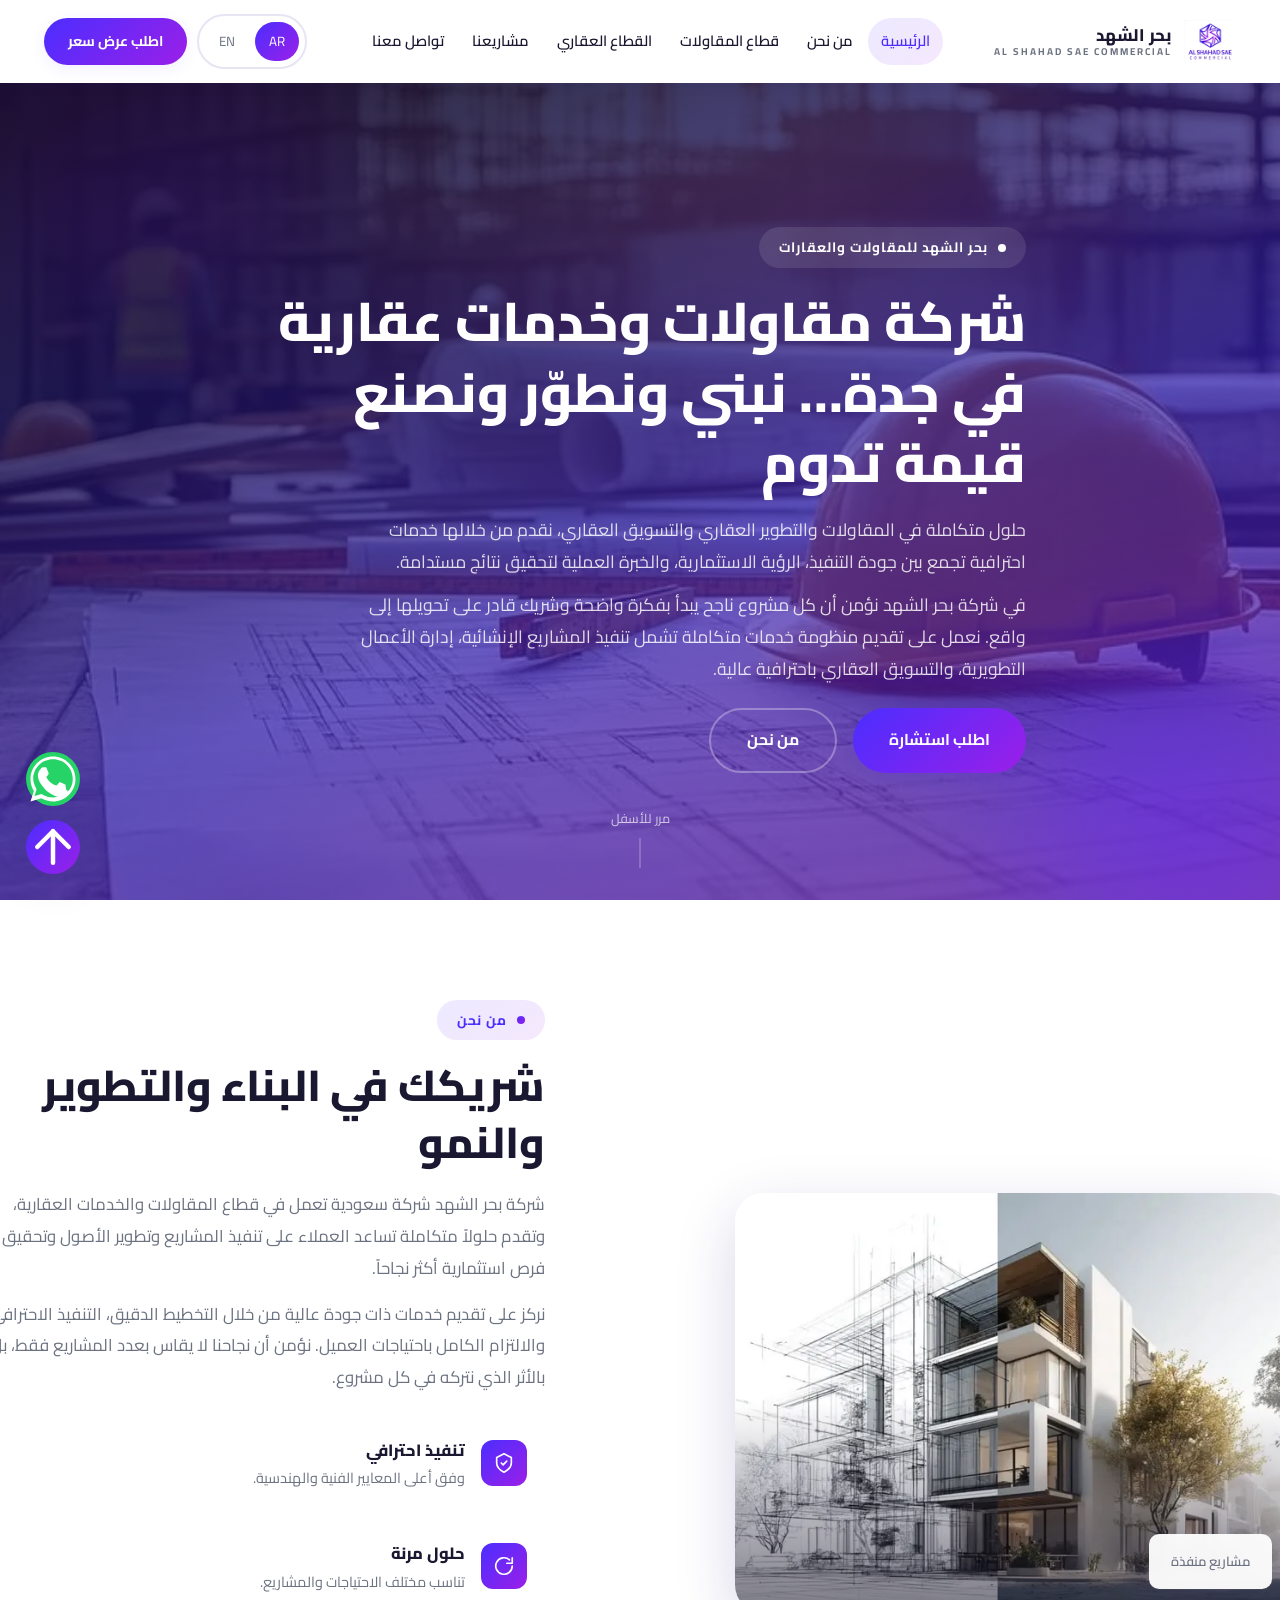
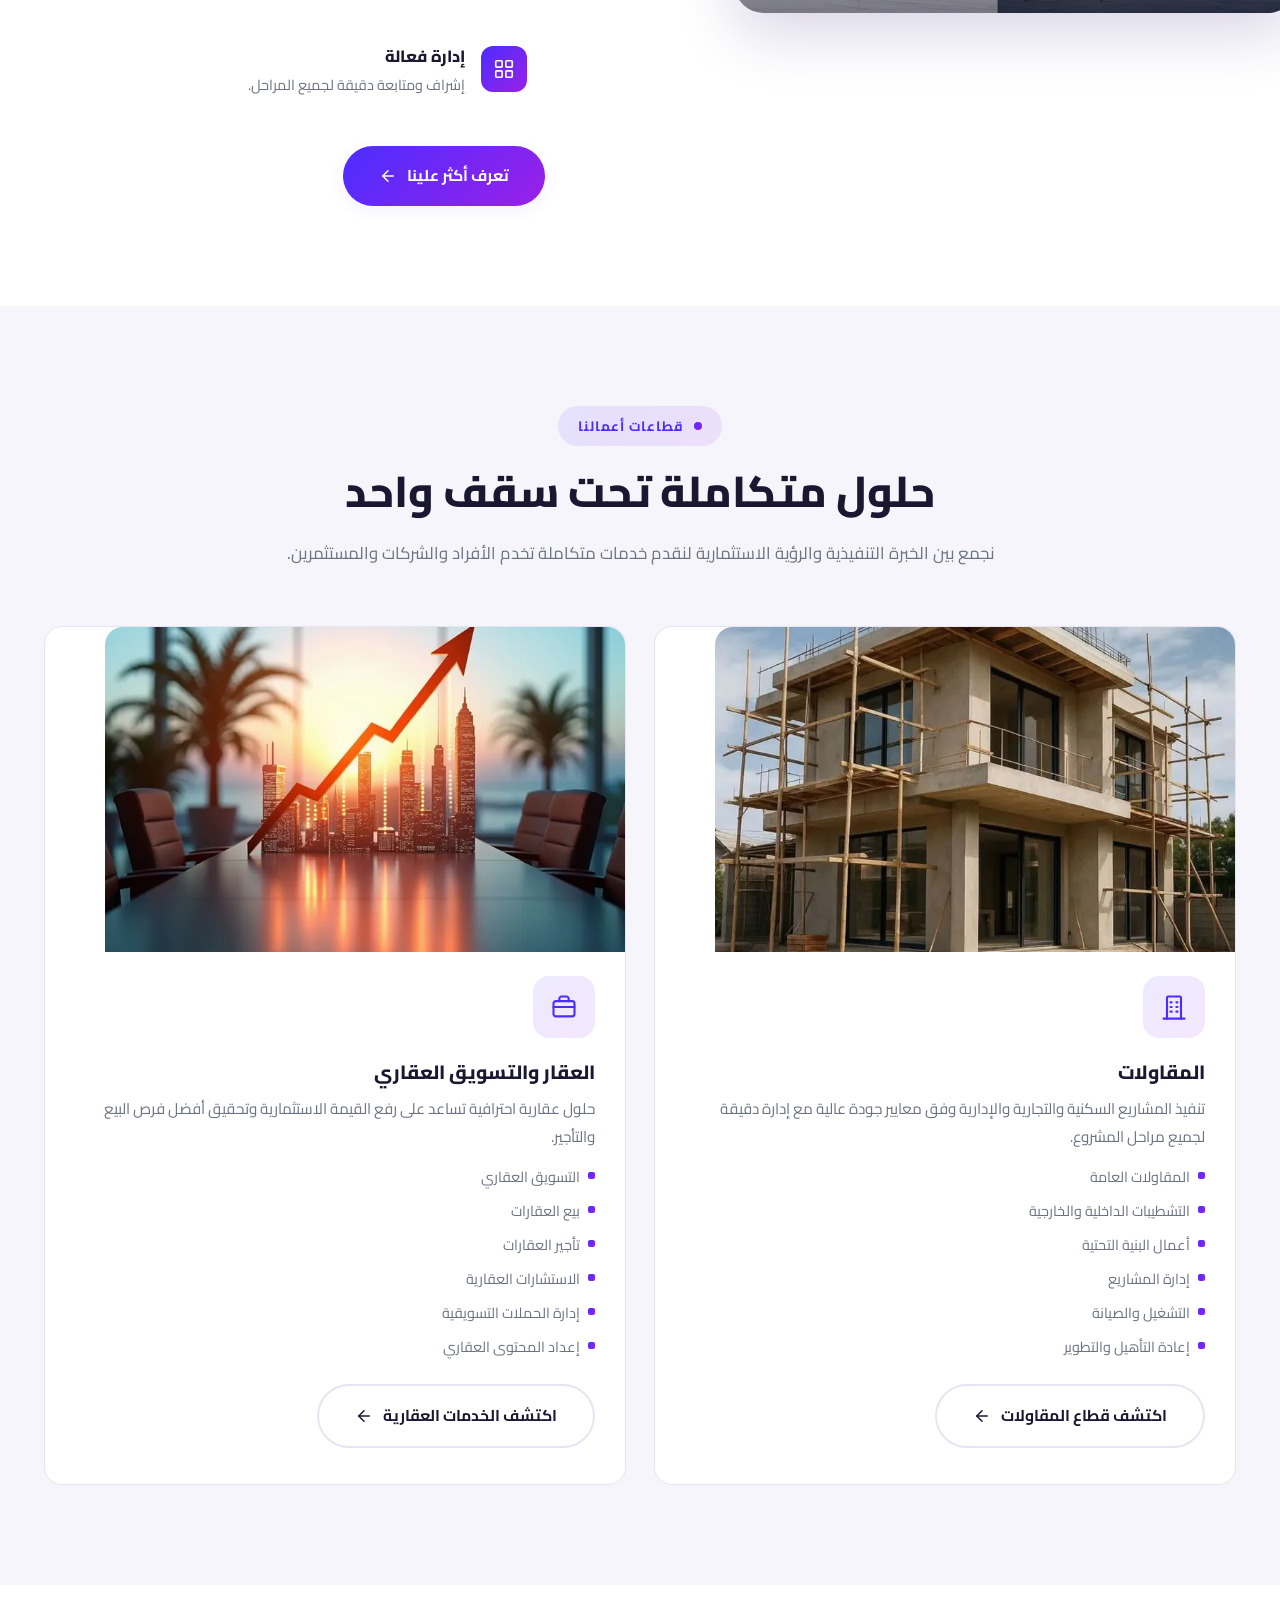
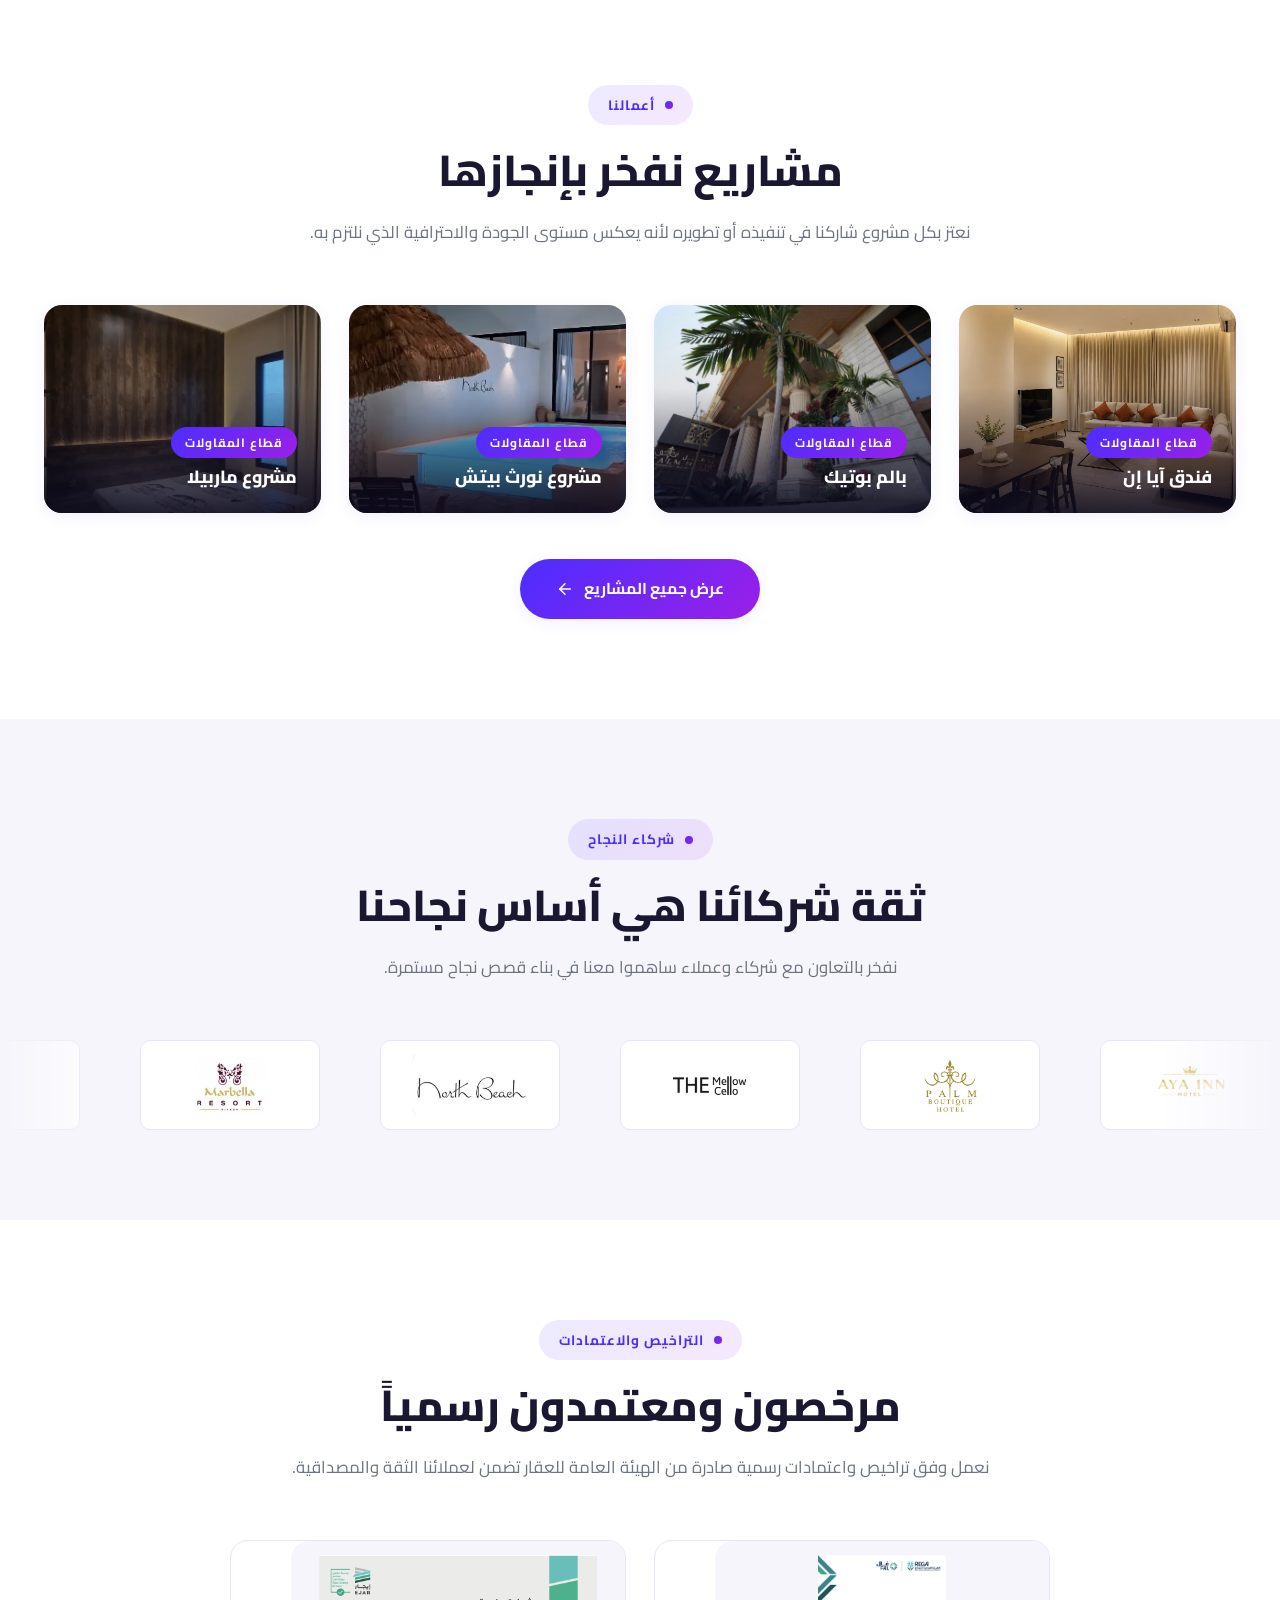
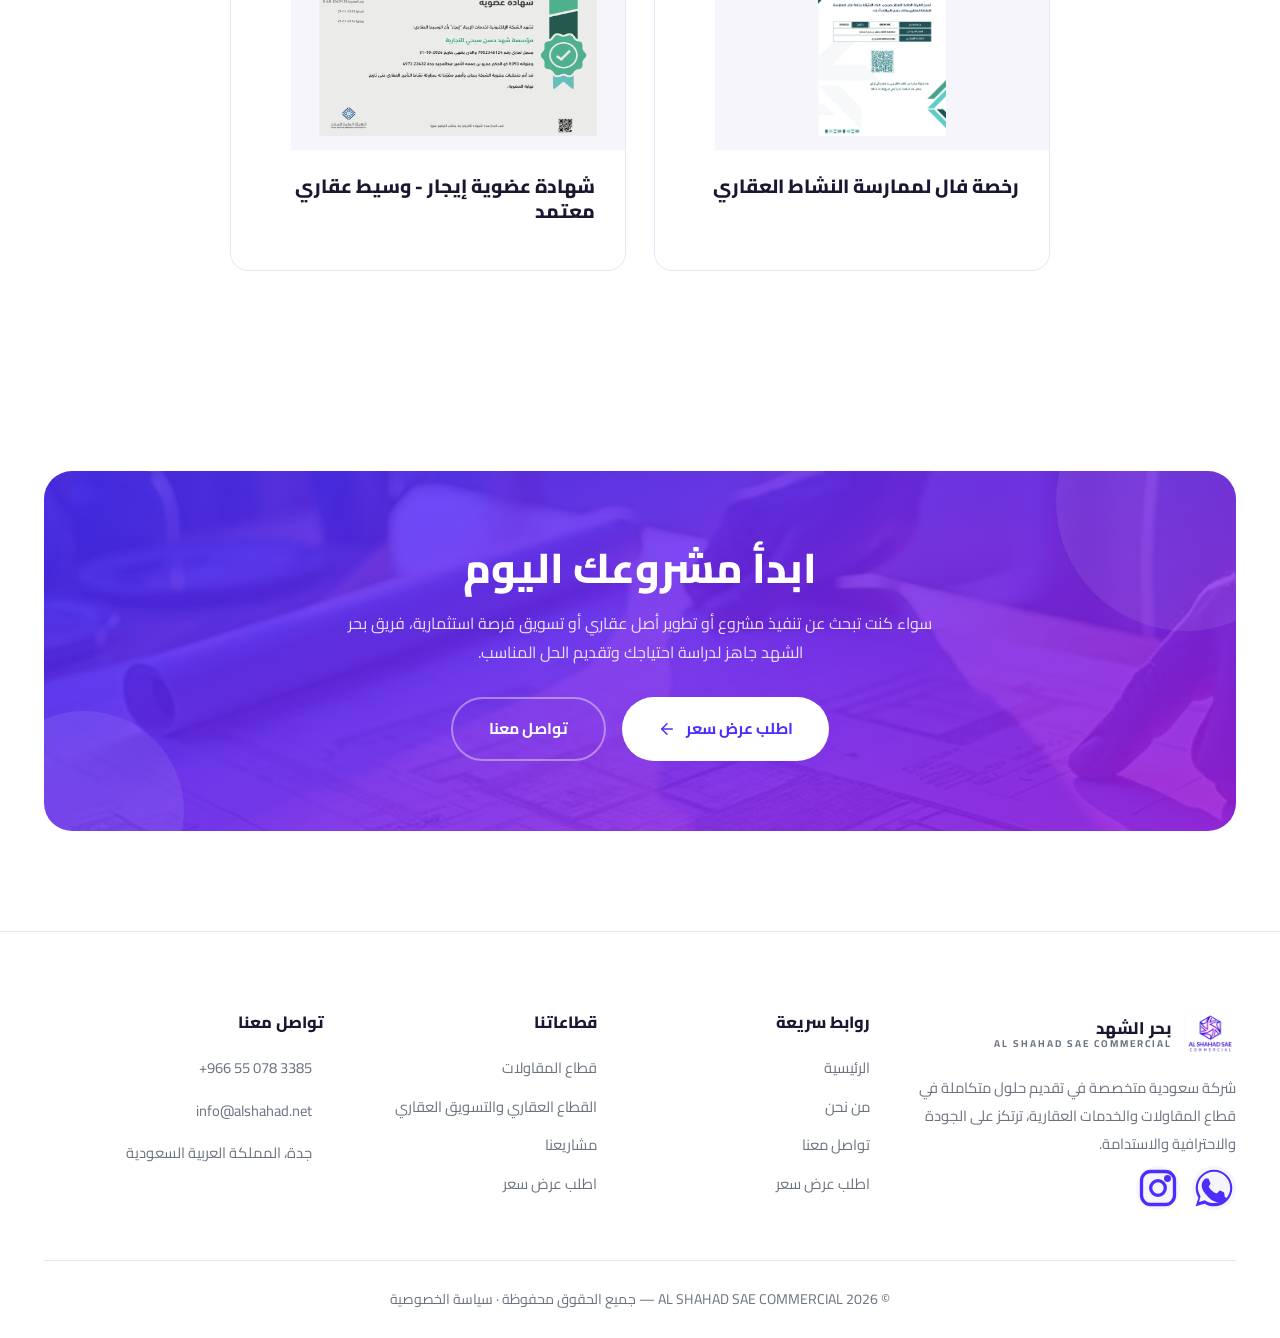
==== commit 1df4a8b7: "Landing pages, contact form backend, analytics and SEO updates - Add contracting and real-estate lan" ====
--- a/index.html
+++ b/index.html
@@ -3,63 +3,225 @@
 <head>
   <meta charset="UTF-8">
   <meta name="viewport" content="width=device-width, initial-scale=1.0">
-  <title>بحر الشهد | AL SHAHAD SAE COMMERCIAL</title>
-  <meta name="description" content="بحر الشهد - شريكك المتكامل في قطاع المقاولات والخدمات العقارية والتسويق العقاري في المملكة العربية السعودية.">
-  <meta name="keywords" content="بحر الشهد, مقاولات, عقارات, تسويق عقاري, السعودية, جدة, Al Shahad SAE Commercial">
+  <title>شركة مقاولات وخدمات عقارية في جدة | بحر الشهد</title>
+  <meta name="description" content="بحر الشهد شركة مقاولات معتمدة في جدة: بناء عظم، تشطيبات، ترميم، وإدارة مشاريع، إضافة إلى التسويق العقاري وإدارة الأملاك. اطلب عرض سعر مجاني اليوم.">
   <meta name="author" content="AL SHAHAD SAE COMMERCIAL">
-  <meta name="robots" content="index, follow">
+  <meta name="robots" content="index, follow, max-image-preview:large, max-snippet:-1">
   <meta name="theme-color" content="#4B2EFF">
-  <link rel="canonical" href="https://alshahad.sa/index.html">
+  <meta name="geo.region" content="SA-02">
+  <meta name="geo.placename" content="جدة">
+  <meta name="google-site-verification" content="JpXFhNZMi0exDJWZEkH7mY9u8xkbe28WSBDJ_OVtmyA">
+  <link rel="canonical" href="https://alshahad.net/">
+
   <meta property="og:type" content="website">
-  <meta property="og:title" content="بحر الشهد | AL SHAHAD SAE COMMERCIAL">
-  <meta property="og:description" content="شريكك المتكامل في قطاع المقاولات والخدمات العقارية والتسويق العقاري في المملكة العربية السعودية.">
-  <meta property="og:image" content="imoges/logo.jpeg">
+  <meta property="og:site_name" content="بحر الشهد | AL SHAHAD SAE COMMERCIAL">
+  <meta property="og:url" content="https://alshahad.net/">
+  <meta property="og:title" content="شركة مقاولات وخدمات عقارية في جدة | بحر الشهد">
+  <meta property="og:description" content="بحر الشهد شركة مقاولات معتمدة في جدة: بناء عظم، تشطيبات، ترميم، وإدارة مشاريع، إضافة إلى التسويق العقاري وإدارة الأملاك. اطلب عرض سعر مجاني اليوم.">
+  <meta property="og:image" content="https://alshahad.net/imoges/og-image.jpg">
+  <meta property="og:image:width" content="1200">
+  <meta property="og:image:height" content="630">
   <meta property="og:locale" content="ar_SA">
+  <meta property="og:locale:alternate" content="en_US">
   <meta name="twitter:card" content="summary_large_image">
-  <meta name="twitter:title" content="بحر الشهد | AL SHAHAD SAE COMMERCIAL">
-  <meta name="twitter:description" content="شريكك المتكامل في المقاولات والعقارات والتسويق العقاري.">
-  <meta name="twitter:image" content="imoges/logo.jpeg">
-  <link rel="icon" href="imoges/logo.jpeg" type="image/jpeg">
+  <meta name="twitter:title" content="شركة مقاولات وخدمات عقارية في جدة | بحر الشهد">
+  <meta name="twitter:description" content="بحر الشهد شركة مقاولات معتمدة في جدة: بناء عظم، تشطيبات، ترميم، وإدارة مشاريع، إضافة إلى التسويق العقاري وإدارة الأملاك. اطلب عرض سعر مجاني اليوم.">
+  <meta name="twitter:image" content="https://alshahad.net/imoges/og-image.jpg">
+
+  <link rel="icon" href="favicon.ico" sizes="any">
+  <link rel="apple-touch-icon" href="apple-touch-icon.png">
+  <link rel="manifest" href="site.webmanifest">
+
+  <link rel="preload" as="image" href="/imoges/imoge1.webp" fetchpriority="high">
   <link rel="preconnect" href="https://fonts.googleapis.com">
   <link rel="preconnect" href="https://fonts.gstatic.com" crossorigin>
-  <link href="https://fonts.googleapis.com/css2?family=Cairo:wght@300;400;500;600;700;800;900&display=swap" rel="stylesheet">
-  <link rel="stylesheet" href="css/style.css">
+  <link rel="preload" as="style" href="https://fonts.googleapis.com/css2?family=Cairo:wght@400;600;700;800;900&display=swap" onload="this.onload=null;this.rel='stylesheet'">
+  <noscript><link rel="stylesheet" href="https://fonts.googleapis.com/css2?family=Cairo:wght@400;600;700;800;900&display=swap"></noscript>
+  <link rel="stylesheet" href="css/style.css?v=20260831b">
+
   <script type="application/ld+json">
-  {
-    "@context": "https://schema.org",
-    "@type": "Organization",
-    "name": "AL SHAHAD SAE COMMERCIAL",
-    "alternateName": "بحر الشهد",
-    "url": "https://alshahad.sa",
-    "logo": "https://alshahad.sa/imoges/logo.jpeg",
-    "telephone": ["+966555881098","+966550783385"],
-    "email": "Alshahad.ezz@gmail.com",
-    "address": {"@type":"PostalAddress","addressLocality":"Jeddah","addressCountry":"SA"},
-    "sameAs": ["https://www.instagram.com/al_shahad_sae/?hl=ar"]
+{
+  "@context": "https://schema.org",
+  "@type": [
+    "GeneralContractor",
+    "RealEstateAgent"
+  ],
+  "@id": "https://alshahad.net/#organization",
+  "name": "AL SHAHAD SAE COMMERCIAL",
+  "alternateName": "بحر الشهد",
+  "description": "شركة سعودية متخصصة في المقاولات والخدمات العقارية والتسويق العقاري في جدة.",
+  "url": "https://alshahad.net/",
+  "logo": {
+    "@type": "ImageObject",
+    "url": "https://alshahad.net/imoges/logo.webp"
+  },
+  "image": "https://alshahad.net/imoges/og-image.jpg",
+  "telephone": "+966550783385",
+  "email": "info@alshahad.net",
+  "priceRange": "$$",
+  "address": {
+    "@type": "PostalAddress",
+    "addressLocality": "جدة",
+    "addressRegion": "منطقة مكة المكرمة",
+    "addressCountry": "SA"
+  },
+  "areaServed": [
+    {
+      "@type": "City",
+      "name": "جدة"
+    },
+    {
+      "@type": "Country",
+      "name": "المملكة العربية السعودية"
+    }
+  ],
+  "contactPoint": [
+    {
+      "@type": "ContactPoint",
+      "telephone": "+966550783385",
+      "contactType": "customer service",
+      "areaServed": "SA",
+      "availableLanguage": [
+        "Arabic",
+        "English"
+      ]
+    }
+  ],
+  "sameAs": [
+    "https://www.instagram.com/al_shahad_sae/?hl=ar"
+  ],
+  "hasOfferCatalog": {
+    "@type": "OfferCatalog",
+    "name": "خدمات بحر الشهد",
+    "itemListElement": [
+      {
+        "@type": "Offer",
+        "itemOffered": {
+          "@type": "Service",
+          "name": "المقاولات العامة وبناء العظم"
+        }
+      },
+      {
+        "@type": "Offer",
+        "itemOffered": {
+          "@type": "Service",
+          "name": "التشطيبات الداخلية والخارجية"
+        }
+      },
+      {
+        "@type": "Offer",
+        "itemOffered": {
+          "@type": "Service",
+          "name": "أعمال البنية التحتية"
+        }
+      },
+      {
+        "@type": "Offer",
+        "itemOffered": {
+          "@type": "Service",
+          "name": "إدارة المشاريع الإنشائية"
+        }
+      },
+      {
+        "@type": "Offer",
+        "itemOffered": {
+          "@type": "Service",
+          "name": "التشغيل والصيانة"
+        }
+      },
+      {
+        "@type": "Offer",
+        "itemOffered": {
+          "@type": "Service",
+          "name": "إعادة التأهيل وتطوير المباني"
+        }
+      },
+      {
+        "@type": "Offer",
+        "itemOffered": {
+          "@type": "Service",
+          "name": "بيع وتأجير العقارات"
+        }
+      },
+      {
+        "@type": "Offer",
+        "itemOffered": {
+          "@type": "Service",
+          "name": "الاستشارات العقارية"
+        }
+      },
+      {
+        "@type": "Offer",
+        "itemOffered": {
+          "@type": "Service",
+          "name": "إدارة وتشغيل الأصول العقارية"
+        }
+      },
+      {
+        "@type": "Offer",
+        "itemOffered": {
+          "@type": "Service",
+          "name": "التسويق العقاري"
+        }
+      }
+    ]
   }
+}
   </script>
+
+  <script src="js/analytics.js?v=20260915" defer></script>
+  <script src="js/meta-pixel.js?v=20260902" defer></script>
 </head>
 <body data-page="home">
 
-  <div id="header-placeholder"></div>
+  <header id="site-header">
+    <div class="container header-inner">
+      <a href="/" class="brand">
+        <img src="imoges/logo.webp" alt="بحر الشهد - AL SHAHAD SAE COMMERCIAL" width="48" height="48">
+        <span class="brand-text">
+          <span class="name-ar" data-i18n="brand.name">بحر الشهد</span>
+          <span class="name-en" data-i18n="brand.sub">AL SHAHAD SAE COMMERCIAL</span>
+        </span>
+      </a>
+      <nav class="main-nav" id="main-nav">
+        <a href="/" data-i18n="nav.home" class="active">الرئيسية</a>
+        <a href="/about" data-i18n="nav.about">من نحن</a>
+        <a href="/contracting" data-i18n="nav.contracting">قطاع المقاولات</a>
+        <a href="/real-estate" data-i18n="nav.realestate">القطاع العقاري</a>
+        <a href="/projects" data-i18n="nav.projects">مشاريعنا</a>
+        <a href="/contact" data-i18n="nav.contact">تواصل معنا</a>
+        <div class="mobile-extras">
+          <div class="lang-switch"><button data-lang="ar">AR</button><button data-lang="en">EN</button></div>
+          <a href="/quote" class="btn btn-primary btn-sm" data-i18n="nav.quote">اطلب عرض سعر</a>
+        </div>
+      </nav>
+      <div class="header-actions">
+        <div class="lang-switch"><button data-lang="ar">AR</button><button data-lang="en">EN</button></div>
+        <a href="/quote" class="btn btn-primary btn-sm" data-i18n="nav.quote">اطلب عرض سعر</a>
+        <button class="nav-toggle" id="nav-toggle" aria-label="القائمة" aria-expanded="false" aria-controls="main-nav">
+          <span></span><span></span><span></span>
+        </button>
+      </div>
+    </div>
+  </header>
 
   <!-- ===================== HERO ===================== -->
   <section class="hero">
-    <div class="hero-bg" style="background-image:url('imoges/imoge1.jpg')"></div>
+    <div class="hero-bg" style="background-image:url('imoges/imoge1.webp')"></div>
     <div class="hero-blob b1"></div>
     <div class="hero-blob b2"></div>
     <div class="container hero-content">
-      <span class="eyebrow" data-i18n="home.hero.eyebrow"></span>
-      <h1 data-aos="up" data-i18n="home.hero.title"></h1>
-      <p data-aos="up" data-aos-delay="100" data-i18n="home.hero.subtitle"></p>
-      <p data-aos="up" data-aos-delay="200" data-i18n="home.hero.text"></p>
+      <span class="eyebrow" data-i18n="home.hero.eyebrow">بحر الشهد للمقاولات والعقارات</span>
+      <h1 data-aos="up" data-i18n="home.hero.title">شركة مقاولات وخدمات عقارية في جدة… نبني ونطوّر ونصنع قيمة تدوم</h1>
+      <p data-aos="up" data-aos-delay="100" data-i18n="home.hero.subtitle">حلول متكاملة في المقاولات والتطوير العقاري والتسويق العقاري، نقدم من خلالها خدمات احترافية تجمع بين جودة التنفيذ، الرؤية الاستثمارية، والخبرة العملية لتحقيق نتائج مستدامة.</p>
+      <p data-aos="up" data-aos-delay="200" data-i18n="home.hero.text">في شركة بحر الشهد نؤمن أن كل مشروع ناجح يبدأ بفكرة واضحة وشريك قادر على تحويلها إلى واقع. نعمل على تقديم منظومة خدمات متكاملة تشمل تنفيذ المشاريع الإنشائية، إدارة الأعمال التطويرية، والتسويق العقاري باحترافية عالية.</p>
       <div class="hero-actions" data-aos="up" data-aos-delay="300">
-        <a href="quote.html" class="btn btn-primary" data-i18n="home.hero.cta"></a>
-        <a href="about.html" class="btn btn-outline" style="border-color:rgba(255,255,255,.3); color:#fff;" data-i18n="nav.about"></a>
+        <a href="/quote" class="btn btn-primary" data-i18n="home.hero.cta">اطلب استشارة</a>
+        <a href="/about" class="btn btn-outline" style="border-color:rgba(255,255,255,.3); color:#fff;" data-i18n="nav.about">من نحن</a>
       </div>
     </div>
     <div class="scroll-cue">
-      <span data-i18n="misc.scroll"></span>
+      <span data-i18n="misc.scroll">مرر للأسفل</span>
       <div style="width:1px;height:30px;background:rgba(255,255,255,.4)"></div>
     </div>
   </section>
@@ -69,33 +231,33 @@
       <div class="split">
         <div data-aos="right">
           <div class="split-media">
-            <img src="imoges/imoge4.jpg" alt="Al Shahad - About Us">
+            <img src="imoges/imoge4.webp" alt="Al Shahad - About Us" loading="lazy" decoding="async" width="735" height="490">
             <div class="split-badge">
-              <span class="label" data-i18n="home.stats.s1l"></span>
+              <span class="label" data-i18n="home.stats.s1l">مشاريع منفذة</span>
             </div>
           </div>
         </div>
         <div data-aos="left">
-          <span class="eyebrow" data-i18n="home.about.eyebrow"></span>
-          <h2 class="section-title" data-i18n="home.about.title"></h2>
-          <p class="section-desc" data-i18n="home.about.p1"></p>
-          <p class="section-desc" style="margin-top:14px" data-i18n="home.about.p2"></p>
+          <span class="eyebrow" data-i18n="home.about.eyebrow">من نحن</span>
+          <h2 class="section-title" data-i18n="home.about.title">شريكك في البناء والتطوير والنمو</h2>
+          <p class="section-desc" data-i18n="home.about.p1">شركة بحر الشهد شركة سعودية تعمل في قطاع المقاولات والخدمات العقارية، وتقدم حلولاً متكاملة تساعد العملاء على تنفيذ المشاريع وتطوير الأصول وتحقيق فرص استثمارية أكثر نجاحاً.</p>
+          <p class="section-desc" style="margin-top:14px" data-i18n="home.about.p2">نركز على تقديم خدمات ذات جودة عالية من خلال التخطيط الدقيق، التنفيذ الاحترافي، والالتزام الكامل باحتياجات العميل. نؤمن أن نجاحنا لا يقاس بعدد المشاريع فقط، بل بالأثر الذي نتركه في كل مشروع.</p>
           <div class="feature-list">
             <div class="feature-item">
               <span class="ic" data-icon="quality"></span>
-              <div><h4 data-i18n="home.about.f1t"></h4><p data-i18n="home.about.f1d"></p></div>
+              <div><h4 data-i18n="home.about.f1t">تنفيذ احترافي</h4><p data-i18n="home.about.f1d">وفق أعلى المعايير الفنية والهندسية.</p></div>
             </div>
             <div class="feature-item">
               <span class="ic" data-icon="flexible"></span>
-              <div><h4 data-i18n="home.about.f2t"></h4><p data-i18n="home.about.f2d"></p></div>
+              <div><h4 data-i18n="home.about.f2t">حلول مرنة</h4><p data-i18n="home.about.f2d">تناسب مختلف الاحتياجات والمشاريع.</p></div>
             </div>
             <div class="feature-item">
               <span class="ic" data-icon="management"></span>
-              <div><h4 data-i18n="home.about.f3t"></h4><p data-i18n="home.about.f3d"></p></div>
+              <div><h4 data-i18n="home.about.f3t">إدارة فعالة</h4><p data-i18n="home.about.f3d">إشراف ومتابعة دقيقة لجميع المراحل.</p></div>
             </div>
           </div>
-          <a href="about.html" class="btn btn-primary" style="margin-top:30px">
-            <span data-i18n="home.about.cta"></span><span class="icon-inline" data-icon="arrowRight"></span>
+          <a href="/about" class="btn btn-primary" style="margin-top:30px">
+            <span data-i18n="home.about.cta">تعرف أكثر علينا</span><span class="icon-inline" data-icon="arrowRight"></span>
           </a>
         </div>
       </div>
@@ -106,43 +268,43 @@
   <section class="section-pad" style="background:var(--bg-soft)">
     <div class="container">
       <div class="section-head" data-aos="up">
-        <span class="eyebrow" data-i18n="home.sectors.eyebrow"></span>
-        <h2 class="section-title" data-i18n="home.sectors.title"></h2>
-        <p class="section-desc" data-i18n="home.sectors.desc"></p>
+        <span class="eyebrow" data-i18n="home.sectors.eyebrow">قطاعات أعمالنا</span>
+        <h2 class="section-title" data-i18n="home.sectors.title">حلول متكاملة تحت سقف واحد</h2>
+        <p class="section-desc" data-i18n="home.sectors.desc">نجمع بين الخبرة التنفيذية والرؤية الاستثمارية لنقدم خدمات متكاملة تخدم الأفراد والشركات والمستثمرين.</p>
       </div>
       <div class="grid grid-2">
         <div class="card" data-aos="up">
-          <div class="card-media"><img src="imoges/imoge14.jpg" alt="Al Shahad Contracting"></div>
+          <div class="card-media"><img src="imoges/imoge14.webp" alt="Al Shahad Contracting" loading="lazy" decoding="async" width="736" height="736"></div>
           <div class="card-icon" data-icon="building"></div>
-          <h3 data-i18n="home.sectors.c1title"></h3>
-          <p data-i18n="home.sectors.c1desc"></p>
+          <h3 data-i18n="home.sectors.c1title">المقاولات</h3>
+          <p data-i18n="home.sectors.c1desc">تنفيذ المشاريع السكنية والتجارية والإدارية وفق معايير جودة عالية مع إدارة دقيقة لجميع مراحل المشروع.</p>
           <ul>
-            <li data-i18n="home.sectors.c1l1"></li>
-            <li data-i18n="home.sectors.c1l2"></li>
-            <li data-i18n="home.sectors.c1l3"></li>
-            <li data-i18n="home.sectors.c1l4"></li>
-            <li data-i18n="home.sectors.c1l5"></li>
-            <li data-i18n="home.sectors.c1l6"></li>
+            <li data-i18n="home.sectors.c1l1">المقاولات العامة</li>
+            <li data-i18n="home.sectors.c1l2">التشطيبات الداخلية والخارجية</li>
+            <li data-i18n="home.sectors.c1l3">أعمال البنية التحتية</li>
+            <li data-i18n="home.sectors.c1l4">إدارة المشاريع</li>
+            <li data-i18n="home.sectors.c1l5">التشغيل والصيانة</li>
+            <li data-i18n="home.sectors.c1l6">إعادة التأهيل والتطوير</li>
           </ul>
-          <a href="contracting.html" class="btn btn-outline" style="margin-top:24px">
-            <span data-i18n="home.sectors.c1btn"></span><span class="icon-inline" data-icon="arrowRight"></span>
+          <a href="/contracting" class="btn btn-outline" style="margin-top:24px">
+            <span data-i18n="home.sectors.c1btn">اكتشف قطاع المقاولات</span><span class="icon-inline" data-icon="arrowRight"></span>
           </a>
         </div>
         <div class="card" data-aos="up" data-aos-delay="150">
-          <div class="card-media"><img src="imoges/imoge2.jpg" alt="Al Shahad Real Estate"></div>
+          <div class="card-media"><img src="imoges/imoge2.webp" alt="Al Shahad Real Estate" loading="lazy" decoding="async" width="736" height="736"></div>
           <div class="card-icon" data-icon="asset"></div>
-          <h3 data-i18n="home.sectors.c2title"></h3>
-          <p data-i18n="home.sectors.c2desc"></p>
+          <h3 data-i18n="home.sectors.c2title">العقار والتسويق العقاري</h3>
+          <p data-i18n="home.sectors.c2desc">حلول عقارية احترافية تساعد على رفع القيمة الاستثمارية وتحقيق أفضل فرص البيع والتأجير.</p>
           <ul>
-            <li data-i18n="home.sectors.c2l1"></li>
-            <li data-i18n="home.sectors.c2l2"></li>
-            <li data-i18n="home.sectors.c2l3"></li>
-            <li data-i18n="home.sectors.c2l4"></li>
-            <li data-i18n="home.sectors.c2l5"></li>
-            <li data-i18n="home.sectors.c2l6"></li>
+            <li data-i18n="home.sectors.c2l1">التسويق العقاري</li>
+            <li data-i18n="home.sectors.c2l2">بيع العقارات</li>
+            <li data-i18n="home.sectors.c2l3">تأجير العقارات</li>
+            <li data-i18n="home.sectors.c2l4">الاستشارات العقارية</li>
+            <li data-i18n="home.sectors.c2l5">إدارة الحملات التسويقية</li>
+            <li data-i18n="home.sectors.c2l6">إعداد المحتوى العقاري</li>
           </ul>
-          <a href="real-estate.html" class="btn btn-outline" style="margin-top:24px">
-            <span data-i18n="home.sectors.c2btn"></span><span class="icon-inline" data-icon="arrowRight"></span>
+          <a href="/real-estate" class="btn btn-outline" style="margin-top:24px">
+            <span data-i18n="home.sectors.c2btn">اكتشف الخدمات العقارية</span><span class="icon-inline" data-icon="arrowRight"></span>
           </a>
         </div>
       </div>
@@ -153,30 +315,30 @@
   <section class="section-pad">
     <div class="container">
       <div class="section-head" data-aos="up">
-        <span class="eyebrow" data-i18n="home.projects.eyebrow"></span>
-        <h2 class="section-title" data-i18n="home.projects.title"></h2>
-        <p class="section-desc" data-i18n="home.projects.desc"></p>
+        <span class="eyebrow" data-i18n="home.projects.eyebrow">أعمالنا</span>
+        <h2 class="section-title" data-i18n="home.projects.title">مشاريع نفخر بإنجازها</h2>
+        <p class="section-desc" data-i18n="home.projects.desc">نعتز بكل مشروع شاركنا في تنفيذه أو تطويره لأنه يعكس مستوى الجودة والاحترافية الذي نلتزم به.</p>
       </div>
       <div class="grid grid-4">
         <div class="project-card" data-aos="up" data-aos-delay="0">
-          <img src="imoges/Contracting projects/Aya Inn Hotel/Aya Inn Hotel1.png" alt="Aya Inn Hotel">
-          <div class="overlay"><div class="ptxt"><span class="tag" data-i18n="nav.contracting"></span><h4 data-i18n="home.projects.p1"></h4></div></div>
+          <img src="imoges/Contracting projects/Aya Inn Hotel/Aya Inn Hotel1.webp" alt="Aya Inn Hotel" loading="lazy" decoding="async" width="1050" height="1400">
+          <div class="overlay"><div class="ptxt"><span class="tag" data-i18n="nav.contracting">قطاع المقاولات</span><h4 data-i18n="home.projects.p1">فندق آيا إن</h4></div></div>
         </div>
         <div class="project-card" data-aos="up" data-aos-delay="80">
-          <img src="imoges/Contracting projects/Palm Boutique Hotel/Palm Boutique Hotel1.png" alt="Palm Boutique Hotel">
-          <div class="overlay"><div class="ptxt"><span class="tag" data-i18n="nav.contracting"></span><h4 data-i18n="home.projects.p2"></h4></div></div>
+          <img src="imoges/Contracting projects/Palm Boutique Hotel/Palm Boutique Hotel1.webp" alt="Palm Boutique Hotel" loading="lazy" decoding="async" width="1400" height="908">
+          <div class="overlay"><div class="ptxt"><span class="tag" data-i18n="nav.contracting">قطاع المقاولات</span><h4 data-i18n="home.projects.p2">بالم بوتيك</h4></div></div>
         </div>
         <div class="project-card" data-aos="up" data-aos-delay="160">
-          <img src="imoges/Contracting projects/North Beach/North Beach2.png" alt="North Beach">
-          <div class="overlay"><div class="ptxt"><span class="tag" data-i18n="nav.contracting"></span><h4 data-i18n="home.projects.p3"></h4></div></div>
+          <img src="imoges/Contracting projects/North Beach/North Beach2.webp" alt="North Beach" loading="lazy" decoding="async" width="393" height="628">
+          <div class="overlay"><div class="ptxt"><span class="tag" data-i18n="nav.contracting">قطاع المقاولات</span><h4 data-i18n="home.projects.p3">مشروع نورث بيتش</h4></div></div>
         </div>
         <div class="project-card" data-aos="up" data-aos-delay="240">
-          <img src="imoges/Contracting projects/Marbella/Marbella1.jpeg" alt="Marbella">
-          <div class="overlay"><div class="ptxt"><span class="tag" data-i18n="nav.contracting"></span><h4 data-i18n="home.projects.p4"></h4></div></div>
+          <img src="imoges/Contracting projects/Marbella/Marbella1.webp" alt="Marbella" loading="lazy" decoding="async" width="589" height="993">
+          <div class="overlay"><div class="ptxt"><span class="tag" data-i18n="nav.contracting">قطاع المقاولات</span><h4 data-i18n="home.projects.p4">مشروع ماربيلا</h4></div></div>
         </div>
       </div>
       <div class="text-center" style="margin-top:46px">
-        <a href="projects.html" class="btn btn-primary"><span data-i18n="home.projects.cta"></span><span class="icon-inline" data-icon="arrowRight"></span></a>
+        <a href="/projects" class="btn btn-primary"><span data-i18n="home.projects.cta">عرض جميع المشاريع</span><span class="icon-inline" data-icon="arrowRight"></span></a>
       </div>
     </div>
   </section>
@@ -185,21 +347,21 @@
   <section class="section-pad" style="background:var(--bg-soft); padding-bottom:90px;">
     <div class="container">
       <div class="section-head" data-aos="up">
-        <span class="eyebrow" data-i18n="home.partners.eyebrow"></span>
-        <h2 class="section-title" data-i18n="home.partners.title"></h2>
-        <p class="section-desc" data-i18n="home.partners.desc"></p>
+        <span class="eyebrow" data-i18n="home.partners.eyebrow">شركاء النجاح</span>
+        <h2 class="section-title" data-i18n="home.partners.title">ثقة شركائنا هي أساس نجاحنا</h2>
+        <p class="section-desc" data-i18n="home.partners.desc">نفخر بالتعاون مع شركاء وعملاء ساهموا معنا في بناء قصص نجاح مستمرة.</p>
       </div>
     </div>
     <div class="marquee" data-aos="up">
       <div class="marquee-track">
-        <div class="marquee-item"><img src="imoges/Success partners/aya inn.png" alt="Aya Inn"></div>
-        <div class="marquee-item"><img src="imoges/Success partners/Palm Boutique.png" alt="Palm Boutique"></div>
-        <div class="marquee-item"><img src="imoges/Success partners/Cello.png" alt="Cello"></div>
-        <div class="marquee-item"><img src="imoges/Success partners/North.png" alt="North"></div>
-        <div class="marquee-item"><img src="imoges/Success partners/Marbella.png" alt="Marbella"></div>
-        <div class="marquee-item"><img src="imoges/Success partners/Barns.jpg" alt="Barns"></div>
-        <div class="marquee-item"><img src="imoges/Success partners/Kims.png" alt="Kims"></div>
-        <div class="marquee-item"><img src="imoges/Success partners/Hempel.png" alt="Hempel"></div>
+        <div class="marquee-item"><img src="imoges/Success partners/aya inn.webp" alt="Aya Inn" loading="lazy" decoding="async" width="400" height="267"></div>
+        <div class="marquee-item"><img src="imoges/Success partners/Palm Boutique.webp" alt="Palm Boutique" loading="lazy" decoding="async" width="400" height="382"></div>
+        <div class="marquee-item"><img src="imoges/Success partners/Cello.webp" alt="Cello" loading="lazy" decoding="async" width="178" height="115"></div>
+        <div class="marquee-item"><img src="imoges/Success partners/North.webp" alt="North" loading="lazy" decoding="async" width="199" height="103"></div>
+        <div class="marquee-item"><img src="imoges/Success partners/Marbella.webp" alt="Marbella" loading="lazy" decoding="async" width="286" height="231"></div>
+        <div class="marquee-item"><img src="imoges/Success partners/Barns.webp" alt="Barns" loading="lazy" decoding="async" width="400" height="400"></div>
+        <div class="marquee-item"><img src="imoges/Success partners/Kims.webp" alt="Kims" loading="lazy" decoding="async" width="223" height="247"></div>
+        <div class="marquee-item"><img src="imoges/Success partners/Hempel.webp" alt="Hempel" loading="lazy" decoding="async" width="230" height="159"></div>
       </div>
     </div>
   </section>
@@ -208,18 +370,18 @@
   <section class="section-pad">
     <div class="container">
       <div class="section-head" data-aos="up">
-        <span class="eyebrow" data-i18n="home.licenses.eyebrow"></span>
-        <h2 class="section-title" data-i18n="home.licenses.title"></h2>
-        <p class="section-desc" data-i18n="home.licenses.desc"></p>
+        <span class="eyebrow" data-i18n="home.licenses.eyebrow">التراخيص والاعتمادات</span>
+        <h2 class="section-title" data-i18n="home.licenses.title">مرخصون ومعتمدون رسمياً</h2>
+        <p class="section-desc" data-i18n="home.licenses.desc">نعمل وفق تراخيص واعتمادات رسمية صادرة من الهيئة العامة للعقار تضمن لعملائنا الثقة والمصداقية.</p>
       </div>
       <div class="grid grid-2" style="max-width:820px; margin:0 auto;">
         <div class="card gallery-item" data-aos="up" data-aos-delay="0">
-          <div class="card-media" style="background:var(--bg-soft)"><img src="imoges/fal.png" alt="FAL License" style="object-fit:contain; padding:14px"></div>
-          <h3 data-i18n="home.licenses.l1"></h3>
+          <div class="card-media" style="background:var(--bg-soft)"><img src="imoges/fal.webp" alt="FAL License" style="object-fit:contain; padding:14px" loading="lazy" decoding="async" width="638" height="900"></div>
+          <h3 data-i18n="home.licenses.l1">رخصة فال لممارسة النشاط العقاري</h3>
         </div>
         <div class="card gallery-item" data-aos="up" data-aos-delay="80">
-          <div class="card-media" style="background:var(--bg-soft)"><img src="imoges/bo.png" alt="EJAR Certificate" style="object-fit:contain; padding:14px"></div>
-          <h3 data-i18n="home.licenses.l2"></h3>
+          <div class="card-media" style="background:var(--bg-soft)"><img src="imoges/bo.webp" alt="EJAR Certificate" style="object-fit:contain; padding:14px" loading="lazy" decoding="async" width="900" height="585"></div>
+          <h3 data-i18n="home.licenses.l2">شهادة عضوية إيجار - وسيط عقاري معتمد</h3>
         </div>
       </div>
     </div>
@@ -228,23 +390,82 @@
   <!-- ===================== CTA ===================== -->
   <section class="section-pad">
     <div class="container">
-      <div class="cta-banner has-bg" style="--bg-img:url('imoges/imoge7.jpg')" data-aos="zoom">
-        <h2 data-i18n="home.cta.title"></h2>
-        <p data-i18n="home.cta.desc"></p>
+      <div class="cta-banner has-bg" style="--bg-img:url('/imoges/imoge7.webp')" data-aos="zoom">
+        <h2 data-i18n="home.cta.title">ابدأ مشروعك اليوم</h2>
+        <p data-i18n="home.cta.desc">سواء كنت تبحث عن تنفيذ مشروع أو تطوير أصل عقاري أو تسويق فرصة استثمارية، فريق بحر الشهد جاهز لدراسة احتياجك وتقديم الحل المناسب.</p>
         <div class="cta-actions">
-          <a href="quote.html" class="btn btn-light"><span data-i18n="home.cta.btn1"></span><span class="icon-inline" data-icon="arrowRight"></span></a>
-          <a href="contact.html" class="btn btn-outline" data-i18n="home.cta.btn2"></a>
-        </div>
-      </div>
-    </div>
-  </section>
-
-  <div id="footer-placeholder"></div>
-
-  <script src="js/icons.js"></script>
-  <script src="js/i18n-home.js"></script>
-  <script src="js/translations.js"></script>
-  <script src="js/partials.js"></script>
-  <script src="js/main.js"></script>
+          <a href="/quote" class="btn btn-light"><span data-i18n="home.cta.btn1">اطلب عرض سعر</span><span class="icon-inline" data-icon="arrowRight"></span></a>
+          <a href="/contact" class="btn btn-outline" data-i18n="home.cta.btn2">تواصل معنا</a>
+        </div>
+      </div>
+    </div>
+  </section>
+
+  <footer id="site-footer">
+    <div class="container">
+      <div class="footer-grid">
+        <div class="footer-brand">
+          <a href="/" class="brand">
+            <img src="imoges/logo.webp" alt="بحر الشهد" width="48" height="48">
+            <span class="brand-text">
+              <span class="name-ar" data-i18n="brand.name">بحر الشهد</span>
+              <span class="name-en" data-i18n="brand.sub">AL SHAHAD SAE COMMERCIAL</span>
+            </span>
+          </a>
+          <p data-i18n="footer.about">شركة سعودية متخصصة في تقديم حلول متكاملة في قطاع المقاولات والخدمات العقارية، ترتكز على الجودة والاحترافية والاستدامة.</p>
+          <div class="social-row">
+            <a href="https://wa.me/966550783385" target="_blank" rel="noopener noreferrer" aria-label="واتساب" data-track="whatsapp" data-icon="whatsapp"></a>
+            <a href="https://www.instagram.com/al_shahad_sae/?hl=ar" target="_blank" rel="noopener noreferrer" aria-label="انستقرام" data-icon="instagram"></a>
+          </div>
+        </div>
+        <div class="footer-col">
+          <h4 data-i18n="footer.quicklinks">روابط سريعة</h4>
+          <div class="footer-links">
+            <a href="/" data-i18n="nav.home">الرئيسية</a>
+            <a href="/about" data-i18n="nav.about">من نحن</a>
+            <a href="/contact" data-i18n="nav.contact">تواصل معنا</a>
+            <a href="/quote" data-i18n="nav.quote">اطلب عرض سعر</a>
+          </div>
+        </div>
+        <div class="footer-col">
+          <h4 data-i18n="footer.sectors">قطاعاتنا</h4>
+          <div class="footer-links">
+            <a href="/contracting" data-i18n="footer.sector_contracting">قطاع المقاولات</a>
+            <a href="/real-estate" data-i18n="footer.sector_realestate">القطاع العقاري والتسويق العقاري</a>
+            <a href="/projects" data-i18n="footer.sector_projects">مشاريعنا</a>
+            <a href="/quote" data-i18n="footer.sector_quote">اطلب عرض سعر</a>
+          </div>
+        </div>
+        <div class="footer-col">
+          <h4 data-i18n="footer.contact">تواصل معنا</h4>
+          <ul class="footer-contact">
+            <li><span class="ic" data-icon="phone"></span><span>
+              <a href="tel:+966550783385" data-track="call" style="display:block" dir="ltr">+966 55 078 3385</a>
+            </span></li>
+            <li><span class="ic" data-icon="mail"></span><a href="mailto:info@alshahad.net">info@alshahad.net</a></li>
+            <li><span class="ic" data-icon="pin"></span><span data-i18n="footer.address">جدة، المملكة العربية السعودية</span></li>
+          </ul>
+        </div>
+      </div>
+      <div class="footer-bottom">
+        <div class="copyright">&copy; <span id="year">2026</span> <span data-i18n="brand.sub">AL SHAHAD SAE COMMERCIAL</span> — <span data-i18n="footer.rights">جميع الحقوق محفوظة</span> · <a href="/privacy">سياسة الخصوصية</a></div>
+      </div>
+    </div>
+  </footer>
+
+  <div class="float-btns">
+    <a href="https://wa.me/966550783385" target="_blank" rel="noopener noreferrer" class="float-btn whatsapp" aria-label="تواصل عبر واتساب" data-track="whatsapp" data-icon="whatsapp"></a>
+    <button class="float-btn totop" id="to-top" aria-label="العودة للأعلى" data-icon="arrowUp"></button>
+  </div>
+
+  <div class="lightbox" id="lightbox">
+    <button class="lightbox-close" id="lightbox-close" aria-label="إغلاق">&times;</button>
+    <img src="" alt="" id="lightbox-img">
+  </div>
+
+  <script src="js/icons.js?v=20260831b"></script>
+  <script src="js/i18n-home.js?v=20260904"></script>
+  <script src="js/translations.js?v=20260831b"></script>
+  <script src="js/main.js?v=20260904"></script>
 </body>
 </html>
--- a/css/style.css
+++ b/css/style.css
@@ -1025,18 +1025,26 @@
 /* ============================================================
    ANIMATIONS (scroll reveal)
    ============================================================ */
-[data-aos]{
+/* الإظهار التدريجي عند التمرير.
+   مشروط بالكلاس aos-ready الذي تضيفه الجافاسكربت — فإذا تعطّلت
+   الجافاسكربت لأي سبب يظهر المحتوى كاملاً بدل أن تبقى الصفحة فارغة. */
+html.aos-ready [data-aos]{
   opacity:0;
   transform: translateY(40px);
   transition: opacity .8s cubic-bezier(.4,0,.2,1), transform .8s cubic-bezier(.4,0,.2,1);
 }
-[data-aos].aos-in{ opacity:1; transform: translateY(0); }
-[data-aos="zoom"]{ transform: scale(.9); }
-[data-aos="zoom"].aos-in{ transform: scale(1); }
-[data-aos="left"]{ transform: translateX(60px); }
-[data-aos="right"]{ transform: translateX(-60px); }
-html[dir="rtl"] [data-aos="left"]{ transform: translateX(-60px); }
-html[dir="rtl"] [data-aos="right"]{ transform: translateX(60px); }
+html.aos-ready [data-aos].aos-in{ opacity:1; transform: translateY(0); }
+html.aos-ready [data-aos="zoom"]{ transform: scale(.9); }
+html.aos-ready [data-aos="zoom"].aos-in{ transform: scale(1); }
+html.aos-ready [data-aos="left"]{ transform: translateX(60px); }
+html.aos-ready [data-aos="right"]{ transform: translateX(-60px); }
+html.aos-ready[dir="rtl"] [data-aos="left"]{ transform: translateX(-60px); }
+html.aos-ready[dir="rtl"] [data-aos="right"]{ transform: translateX(60px); }
+
+/* من يفضّل تقليل الحركة: يرى المحتوى فوراً بلا أي إخفاء */
+@media (prefers-reduced-motion: reduce){
+  html.aos-ready [data-aos]{ opacity:1 !important; transform:none !important; transition:none; }
+}
 [data-aos="left"].aos-in, [data-aos="right"].aos-in{ transform: translateX(0); }
 
 /* ---------- Mini cards (why-us grids of 8) ---------- */
@@ -1412,3 +1420,53 @@
     scroll-behavior: auto !important;
   }
 }
+
+/* ============================================================
+   حالات النموذج: الخطأ، التحميل، مصيدة السبام
+   ============================================================ */
+.hp-field{
+  position:absolute !important;
+  left:-9999px !important;
+  width:1px; height:1px;
+  overflow:hidden;
+  opacity:0;
+  pointer-events:none;
+}
+
+.form-error{
+  display:none;
+  margin-top:18px;
+  padding:14px 18px;
+  border-radius:12px;
+  background:#fdecec;
+  border:1px solid #f5c2c2;
+  color:#a12525;
+  font-size:.95rem;
+  line-height:1.7;
+}
+.form-error.show{ display:block; }
+
+.btn-spinner{
+  display:inline-block;
+  width:16px; height:16px;
+  margin-inline-end:8px;
+  border:2px solid rgba(255,255,255,.35);
+  border-top-color:#fff;
+  border-radius:50%;
+  animation:btn-spin .7s linear infinite;
+  vertical-align:-2px;
+}
+@keyframes btn-spin{ to{ transform:rotate(360deg); } }
+
+button[disabled]{ opacity:.7; cursor:not-allowed; }
+
+@media (prefers-reduced-motion: reduce){
+  .btn-spinner{ animation-duration:2s; }
+}
+
+/* كتل الصفحات القانونية */
+.legal-block{ margin-bottom:38px; }
+.legal-block:last-child{ margin-bottom:0; }
+.legal-block ul{ margin:12px 0 0; padding-inline-start:22px; }
+.legal-block li{ margin-bottom:10px; line-height:1.9; }
+.legal-block a{ color:var(--primary, #4B2EFF); text-decoration:underline; }
